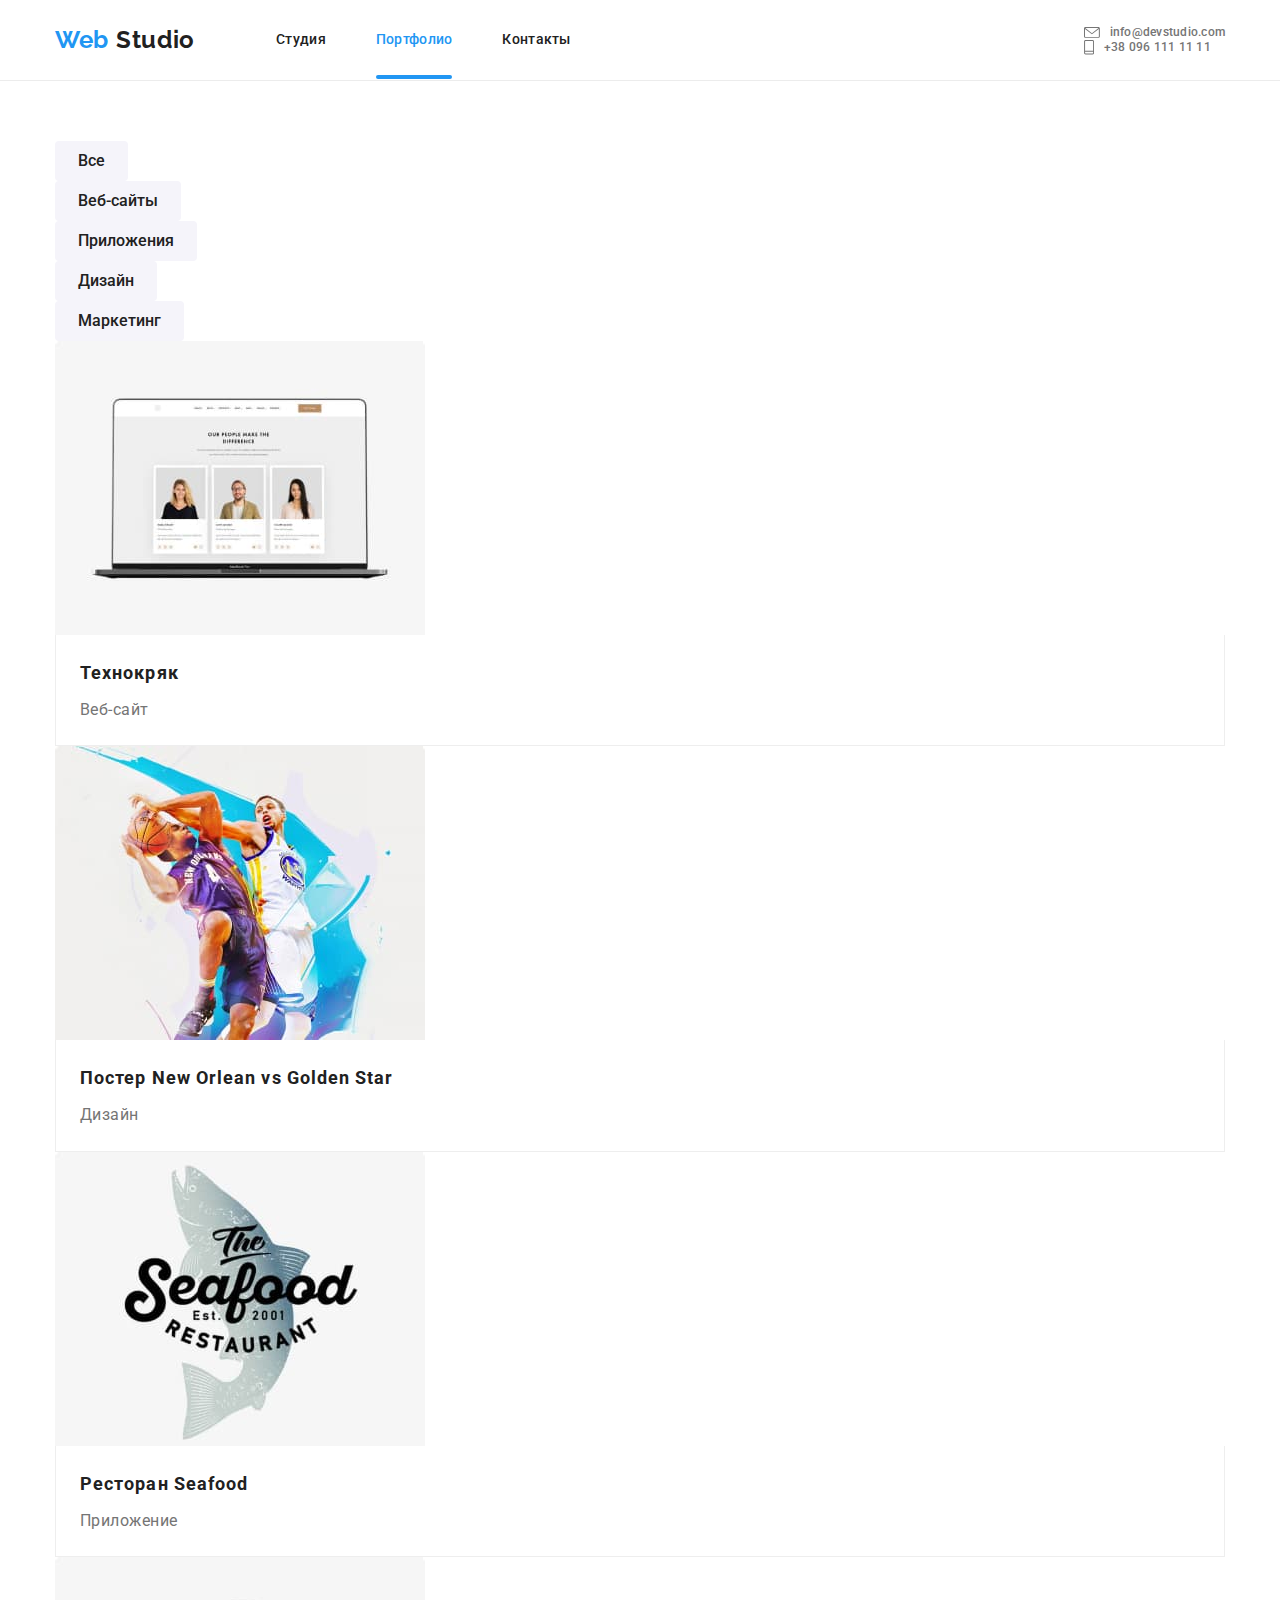
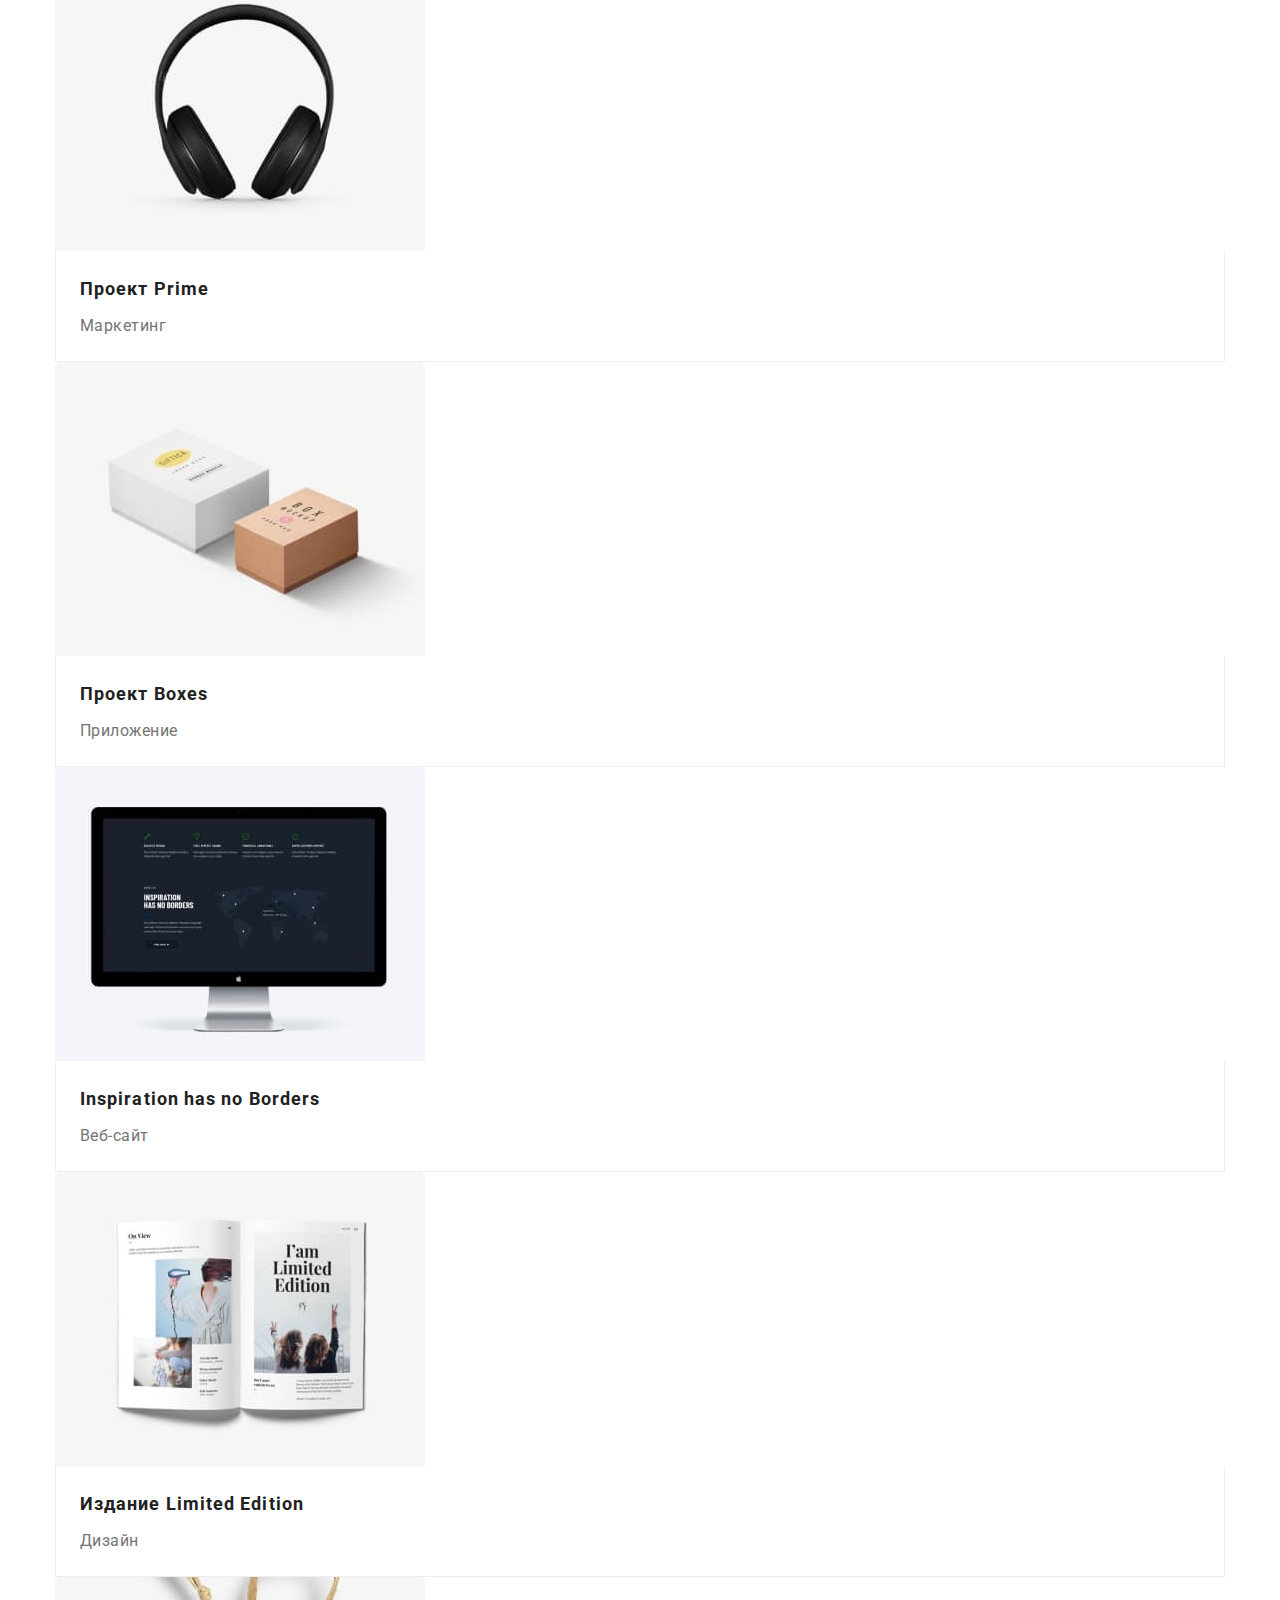
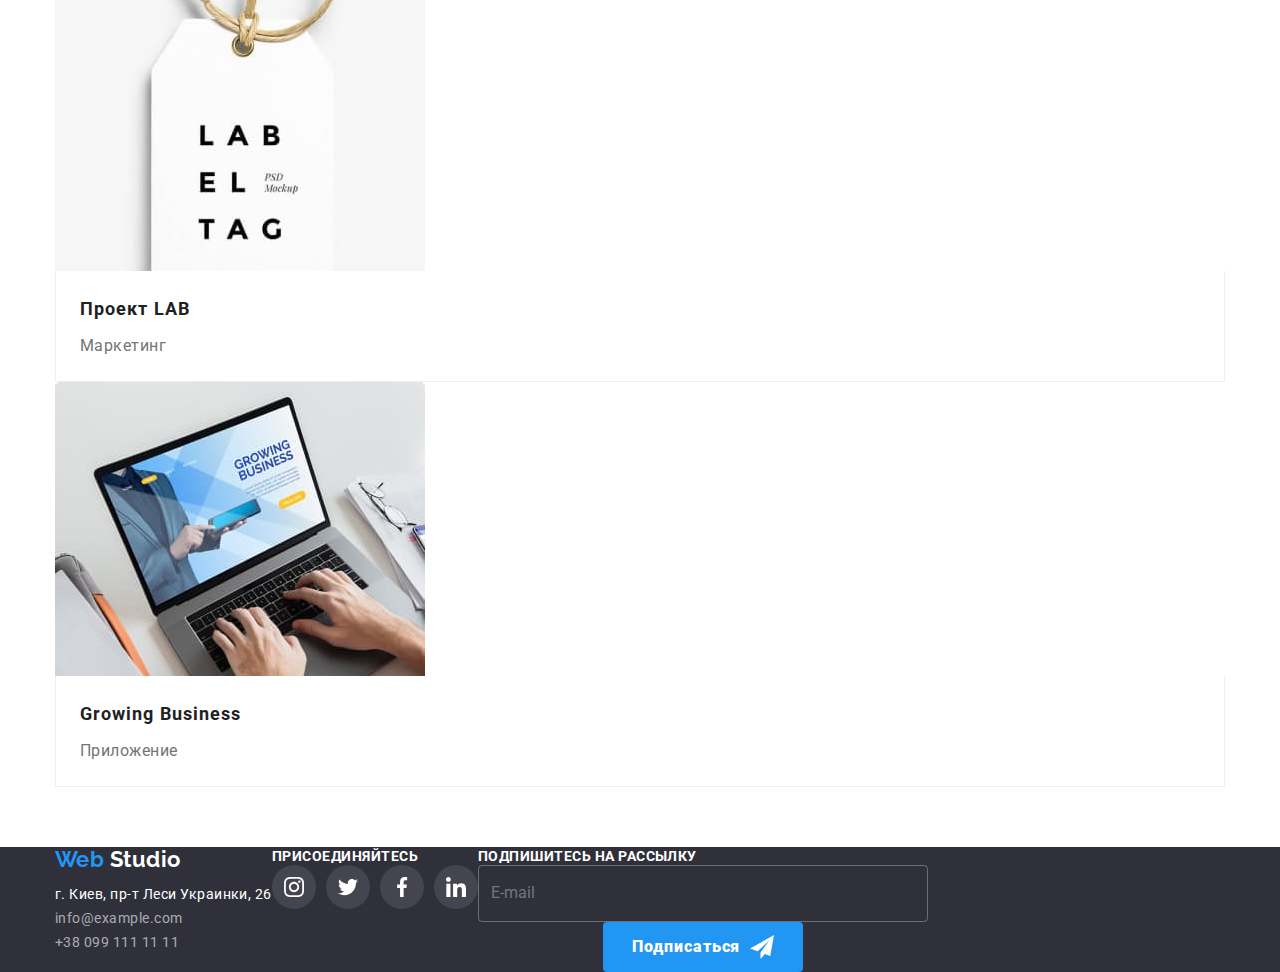
==== portfolio.html @ b3a7389d "HW8" ====
<!DOCTYPE html>
<html lang="en">
  <head>
    <meta charset="UTF-8" />
    <meta name="viewport" content="width=device-width, initial-scale=1.0" />
    <title>Портфолио</title>
    <link
      href="https://fonts.googleapis.com/css2?family=Raleway:wght@700&family=Roboto:wght@400;500;700;900&display=swap"
      rel="stylesheet"
    />
    <link rel="stylesheet" href="./css/portfolio.min.css" />
  </head>
  <body>
    <header class="header">
      <!-- Навигация по сайту -->
      <div class="container main-nav">
        <a href="./index.html" class="logo link"
          ><span class="web-logo">Web</span> Studio
        </a>

        <button
          type="button"
          class="menu-button"
          aria-expanded="false"
          aria-controls="menu-container"
          data-menu-button
        >
          <svg
            width="40"
            height="40"
            aria-label="Переключатель мобильного меню"
          >
            <use
              class="icon-cross"
              href="./images/sprite.svg#icon-header-cross"
            ></use>
            <use
              class="icon-menu"
              href="./images/sprite.svg#icon-header-menu"
            ></use>
          </svg>
        </button>

        <div class="menu-container" id="menu-container" data-menu>
          <nav>
            <ul class="site-nav list">
              <li class="item">
                <a href="./index.html" class="link">Студия</a>
              </li>
              <li class="item">
                <a href="./portfolio.html" class="current link"> Портфолио</a>
              </li>
              <li class="item"><a href="" class="link">Контакты</a></li>
            </ul>
          </nav>

          <!-- Контакты -->
          <ul class="contacts-nav list">
            <li class="item">
              <a href="mailto:info@devstudio.com" class="header-contacts link"
                ><svg class="icon-envelope" width="16" height="11">
                  <use href="./images/sprite.svg#icon-envelope"></use>
                </svg>
                info@devstudio.com
              </a>
            </li>
            <li class="item">
              <a href="tel:+380961111111" class="header-contacts link">
                <svg class="icon-phone" width="10" height="15">
                  <use href="./images/sprite.svg#icon-phone"></use>
                </svg>
                +38 096 111 11 11
              </a>
            </li>
          </ul>
        </div>
      </div>
    </header>

    <main>
      <section class="section">
        <!-- Фильтр -->

        <div class="container">
          <nav>
            <ul class="section-list buttons list">
              <li class="item">
                <button type="button" class="button secondary link">
                  Все
                </button>
              </li>
              <li class="item">
                <button type="button" class="button secondary link">
                  Веб-сайты
                </button>
              </li>
              <li class="item">
                <button type="button" class="button secondary link">
                  Приложения
                </button>
              </li>
              <li class="item">
                <button type="button" class="button secondary link">
                  Дизайн
                </button>
              </li>
              <li class="item">
                <button type="button" class="button secondary link">
                  Маркетинг
                </button>
              </li>
            </ul>
          </nav>

          <!-- Примеры работ -->

          <ul class="section-list works list">
            <li class="item">
              <div class="card">
                <a href="" class="link">
                  <div class="card-image">
                    <img src="./images/techno.jpg" alt="" width="370" />
                    <p class="text">
                      Технокряк это современная площадка распространения
                      коронавируса. Компании используют эту платформу для
                      цифрового шпионажа и атак на защищённые сервера
                      конкурентов.
                    </p>
                  </div>

                  <div class="card-content">
                    <h3 class="section-list-title">Технокряк</h3>
                    <p class="section-content">Веб-сайт</p>
                  </div>
                </a>
              </div>
            </li>

            <li class="item">
              <div class="card">
                <a href="" class="link">
                  <div class="card-image">
                    <img src="./images/golden-stars.jpg" alt="" width="370" />
                    <p class="text">
                      Технокряк это современная площадка распространения
                      коронавируса. Компании используют эту платформу для
                      цифрового шпионажа и атак на защищённые сервера
                      конкурентов.
                    </p>
                  </div>

                  <div class="card-content">
                    <h3 class="section-list-title">
                      Постер New Orlean vs Golden Star
                    </h3>
                    <p class="section-content">Дизайн</p>
                  </div>
                </a>
              </div>
            </li>
            <li class="item">
              <div class="card">
                <a href="" class="link">
                  <div class="card-image">
                    <img src="./images/sea-food.jpg" alt="" width="370" />
                    <p class="text">
                      Технокряк это современная площадка распространения
                      коронавируса. Компании используют эту платформу для
                      цифрового шпионажа и атак на защищённые сервера
                      конкурентов.
                    </p>
                  </div>

                  <div class="card-content">
                    <h3 class="section-list-title">Ресторан Seafood</h3>
                    <p class="section-content">Приложение</p>
                  </div>
                </a>
              </div>
            </li>
            <li class="item">
              <div class="card">
                <a href="" class="link">
                  <div class="card-image">
                    <img src="./images/prime.jpg" alt="" width="370" />
                    <p class="text">
                      Технокряк это современная площадка распространения
                      коронавируса. Компании используют эту платформу для
                      цифрового шпионажа и атак на защищённые сервера
                      конкурентов.
                    </p>
                  </div>

                  <div class="card-content">
                    <h3 class="section-list-title">Проект Prime</h3>
                    <p class="section-content">Маркетинг</p>
                  </div>
                </a>
              </div>
            </li>
            <li class="item">
              <div class="card">
                <a href="" class="link">
                  <div class="card-image">
                    <img src="./images/boxes.jpg" alt="" width="370" />
                    <p class="text">
                      Технокряк это современная площадка распространения
                      коронавируса. Компании используют эту платформу для
                      цифрового шпионажа и атак на защищённые сервера
                      конкурентов.
                    </p>
                  </div>

                  <div class="card-content">
                    <h3 class="section-list-title">Проект Boxes</h3>
                    <p class="section-content">Приложение</p>
                  </div>
                </a>
              </div>
            </li>
            <li class="item">
              <div class="card">
                <a href="" class="link">
                  <div class="card-image">
                    <img src="./images/inspiration.jpg" alt="" width="370" />
                    <p class="text">
                      Технокряк это современная площадка распространения
                      коронавируса. Компании используют эту платформу для
                      цифрового шпионажа и атак на защищённые сервера
                      конкурентов.
                    </p>
                  </div>

                  <div class="card-content">
                    <h3 class="section-list-title">
                      Inspiration has no Borders
                    </h3>
                    <p class="section-content">Веб-сайт</p>
                  </div>
                </a>
              </div>
            </li>
            <li class="item">
              <div class="card">
                <a href="" class="link">
                  <div class="card-image">
                    <img
                      src="./images/limited-edition.jpg"
                      alt=""
                      width="370"
                    />
                    <p class="text">
                      Технокряк это современная площадка распространения
                      коронавируса. Компании используют эту платформу для
                      цифрового шпионажа и атак на защищённые сервера
                      конкурентов.
                    </p>
                  </div>

                  <div class="card-content">
                    <h3 class="section-list-title">Издание Limited Edition</h3>
                    <p class="section-content">Дизайн</p>
                  </div>
                </a>
              </div>
            </li>
            <li class="item">
              <div class="card">
                <a href="" class="link">
                  <div class="card-image">
                    <img src="./images/lab.jpg" alt="" width="370" />
                    <p class="text">
                      Технокряк это современная площадка распространения
                      коронавируса. Компании используют эту платформу для
                      цифрового шпионажа и атак на защищённые сервера
                      конкурентов.
                    </p>
                  </div>

                  <div class="card-content">
                    <h3 class="section-list-title">Проект LAB</h3>
                    <p class="section-content">Маркетинг</p>
                  </div>
                </a>
              </div>
            </li>
            <li class="item">
              <div class="card">
                <a href="" class="link">
                  <div class="card-image">
                    <img
                      src="./images/growing-business.jpg"
                      alt=""
                      width="370"
                    />
                    <p class="text">
                      Технокряк это современная площадка распространения
                      коронавируса. Компании используют эту платформу для
                      цифрового шпионажа и атак на защищённые сервера
                      конкурентов.
                    </p>
                  </div>

                  <div class="card-content">
                    <h3 class="section-list-title">Growing Business</h3>
                    <p class="section-content">Приложение</p>
                  </div>
                </a>
              </div>
            </li>
          </ul>
        </div>
      </section>
    </main>

    <footer class="footer">
      <!--Контакты-->
      <div class="container bottom">
        <div>
          <a href="./index.html" class="footer-logo link"
            ><span class="web-logo">Web</span> Studio</a
          >
          <address class="footer-address">
            <ul class="list">
              <li class="address">г. Киев, пр-т Леси Украинки, 26</li>
              <li class="contacts">
                <a href="mailto:info@example.com" class="footer-contacts link"
                  >info@example.com</a
                >
              </li>
              <li class="contacts">
                <a href="tel:+380991111111" class="footer-contacts link"
                  >+38 099 111 11 11</a
                >
              </li>
            </ul>
          </address>
        </div>

        <!-- Соц. сети -->

        <div class="social-links">
          <b class="footer-title">Присоединяйтесь</b>
          <ul class="social-list list">
            <li class="list">
              <a class="item social-list__logo" href="">
                <svg class="icon" width="20" height="20">
                  <use href="images/sprite.svg#icon-instagram2"></use>
                </svg>
              </a>
            </li>
            <li class="list">
              <a class="item social-list__logo" href="">
                <svg class="icon" width="20" height="20">
                  <use href="images/sprite.svg#icon-twitter2"></use>
                </svg>
              </a>
            </li>
            <li class="list">
              <a class="item social-list__logo" href="">
                <svg class="icon" width="20" height="20">
                  <use href="images/sprite.svg#icon-facebook2"></use>
                </svg>
              </a>
            </li>
            <li class="list">
              <a class="item social-list__logo" href="">
                <svg class="icon" width="20" height="20">
                  <use href="images/sprite.svg#icon-linkedin2"></use>
                </svg>
              </a>
            </li>
          </ul>
        </div>

        <div class="subscribe">
          <b class="footer-title">Подпишитесь на рассылку</b>
          <form method="post" action="">
            <p class="subscribe-form">
              <input
                class="form"
                name="textfield"
                type="email"
                placeholder="E-mail"
              />
              <a class="footer-button" href="">Подписаться</a>
            </p>
          </form>
        </div>
      </div>
    </footer>

    <script src="./js/menu.js"></script>
  </body>
</html>
---- css/portfolio.min.css ----
/*! modern-normalize v0.6.0 | MIT License | https://github.com/sindresorhus/modern-normalize */*,*::before,*::after{-webkit-box-sizing:border-box;box-sizing:border-box}:root{-moz-tab-size:4;-o-tab-size:4;tab-size:4}html{line-height:1.15;-webkit-text-size-adjust:100%}body{margin:0}body{font-family:system-ui,-apple-system,"Segoe UI",Roboto,Helvetica,Arial,sans-serif,"Apple Color Emoji","Segoe UI Emoji"}hr{height:0}abbr[title]{-webkit-text-decoration:underline dotted;text-decoration:underline dotted}b,strong{font-weight:bolder}code,kbd,samp,pre{font-family:SFMono-Regular, Consolas, 'Liberation Mono', Menlo, monospace;font-size:1em}small{font-size:80%}sub,sup{font-size:75%;line-height:0;position:relative;vertical-align:baseline}sub{bottom:-0.25em}sup{top:-0.5em}button,input,optgroup,select,textarea{font-family:inherit;font-size:100%;line-height:1.15;margin:0}button,select{text-transform:none}button,[type='button'],[type='reset'],[type='submit']{-webkit-appearance:button}button::-moz-focus-inner,[type='button']::-moz-focus-inner,[type='reset']::-moz-focus-inner,[type='submit']::-moz-focus-inner{border-style:none;padding:0}button:-moz-focusring,[type='button']:-moz-focusring,[type='reset']:-moz-focusring,[type='submit']:-moz-focusring{outline:1px dotted ButtonText}fieldset{padding:0.35em 0.75em 0.625em}legend{padding:0}progress{vertical-align:baseline}[type='number']::-webkit-inner-spin-button,[type='number']::-webkit-outer-spin-button{height:auto}[type='search']{-webkit-appearance:textfield;outline-offset:-2px}[type='search']::-webkit-search-decoration{-webkit-appearance:none}::-webkit-file-upload-button{-webkit-appearance:button;font:inherit}summary{display:list-item}img{display:block;max-width:100%;height:auto}body{background-color:#fff;color:#212121;font-family:Roboto,sans-serif;letter-spacing:0.03em}.list{list-style:none;padding:0px;margin:0px}.link{text-decoration:none}.section{padding-top:60px;padding-bottom:60px}.section .section-title{margin-top:0px;margin-bottom:30px;font-weight:700;font-size:28px;line-height:1.17;text-align:center}.button{display:inline-block;padding:6px 22px;color:#212121;background-color:#fff;font-family:inherit;font-weight:500;font-size:16px;line-height:1.63;min-width:73px;border-radius:4px;border:1px solid transparent;text-align:center;-webkit-transition:all 250ms cubic-bezier(0.4, 0, 0.2, 1) 0s;transition:all 250ms cubic-bezier(0.4, 0, 0.2, 1) 0s}.button.primary{color:#fff;background-color:#2196f3}.button.secondary{color:#212121;background-color:#f5f4fa}.header{position:relative;border-bottom:1px solid #ececec}@media screen and (max-width: 767px){.site-nav{font-weight:500;font-size:18px;line-height:1.17;text-align:center;letter-spacing:0.02em}.site-nav .item{padding:20px 0}.site-nav .item:first-child{margin-top:40px}.site-nav .item:last-child{margin-bottom:40px}}@media screen and (min-width: 768px){.site-nav{display:-webkit-box;display:-ms-flexbox;display:flex;margin-left:81px;font-weight:500;font-size:14px;line-height:1.14;letter-spacing:0.02em}.site-nav .item:not(:last-child){margin-right:50px}}@media screen and (max-width: 767px){.contacts-nav{font-weight:500;font-size:18px;line-height:1.17;letter-spacing:0.02em}}@media screen and (min-width: 768px){.contacts-nav{display:block;margin-left:auto;font-weight:500;font-size:12px;line-height:1.17;letter-spacing:0.02em}}@media screen and (max-width: 767px){.main-nav{display:-webkit-box;display:-ms-flexbox;display:flex;-webkit-box-pack:justify;-ms-flex-pack:justify;justify-content:space-between}}@media screen and (min-width: 768px){.main-nav{height:80px;display:-webkit-box;display:-ms-flexbox;display:flex;-webkit-box-align:center;-ms-flex-align:center;align-items:center}}.site-nav .link{color:#212121;font-weight:500;-webkit-transition:all 250ms cubic-bezier(0.4, 0, 0.2, 1) 0s;transition:all 250ms cubic-bezier(0.4, 0, 0.2, 1) 0s}@media screen and (max-width: 767px){.site-nav .link{position:relative}}@media screen and (min-width: 768px){.site-nav .link{padding:32px 0px}}.header-contacts{color:#757575;-webkit-transition:all 250ms cubic-bezier(0.4, 0, 0.2, 1) 0s;transition:all 250ms cubic-bezier(0.4, 0, 0.2, 1) 0s}.contacts-nav .header-contacts:hover,.contacts-nav .header-contacts:focus{color:#2196f3}.site-nav .link:hover,.site-nav .link:focus{color:#2196f3}.site-nav .link.current{color:#2196f3}@media screen and (min-width: 768px){.site-nav .link.current{position:relative}}.site-nav .link.current::after{position:absolute;content:'';display:block;bottom:0;width:100%;height:4px;border-radius:2px;background-color:#2196f3}@media screen and (max-width: 767px){.site-nav .link.current::after{left:0;bottom:-10px}}.header-contacts{display:-webkit-box;display:-ms-flexbox;display:flex;-webkit-box-align:center;-ms-flex-align:center;align-items:center}.icon-envelope{display:block;margin-right:10px;fill:currentColor}.icon-phone{display:block;margin-right:10px;fill:currentColor}@media screen and (max-width: 1199px){.contacts-nav .item:not(:last-child){margin-bottom:10px}}.menu-button{display:inline-block;margin:0;padding:0;border:none;background-color:transparent}@media screen and (min-width: 768px){.menu-button{display:none}}.menu-button .icon-cross{display:none}.menu-button.is-open .icon-cross{display:block}.menu-button.is-open .icon-menu{display:none}.menu-container{z-index:999;background-color:#fff;text-align:center}@media screen and (max-width: 767px){.menu-container{display:none;position:absolute;top:100%;left:0;width:100%;height:390px}.menu-container.is-open{display:-webkit-box;display:-ms-flexbox;display:flex;-webkit-box-orient:vertical;-webkit-box-direction:normal;-ms-flex-direction:column;flex-direction:column;-webkit-box-align:center;-ms-flex-align:center;align-items:center}}@media screen and (min-width: 768px){.menu-container{display:-webkit-box;display:-ms-flexbox;display:flex;-webkit-box-align:center;-ms-flex-align:center;align-items:center;-webkit-box-flex:1;-ms-flex-positive:1;flex-grow:1}}.logo{display:inline-block;padding-top:16px;padding-bottom:16px;color:#212121;font-family:Raleway;font-weight:700;font-size:24px;line-height:1.2;letter-spacing:0.03em}.web-logo{color:#2196f3}.footer-logo{display:inline-block;margin-bottom:10px;color:#fff;font-family:Raleway;font-weight:700;font-size:22px;line-height:1.18}@media screen and (max-width: 767px){.footer-logo{display:block;text-align:center;padding-top:60px;padding-bottom:20px;margin:0;font-size:24px}}.section-list.buttons{margin-top:0px}@media screen and (max-width: 767px){.section-list.buttons{display:-webkit-box;display:-ms-flexbox;display:flex;-ms-flex-wrap:wrap;flex-wrap:wrap}}.section-list.buttons .item{margin-right:8px}.section-list.buttons .item:last-child{margin-right:0px}@media screen and (max-width: 767px){.section-list.buttons .item:nth-last-child(-n+2){margin-top:15px;margin-bottom:40px}}.section-list .section-content{margin-top:0px;margin-bottom:0px;color:#757575;font-size:16px;line-height:1.88}.section-list .button:hover,.section-list .button:focus{color:#fff;background-color:#2196f3;cursor:pointer}.section-list.works .item:hover,.section-list.works .item:focus{-webkit-box-shadow:1px 4px 6px rgba(0,0,0,0.16),0px 4px 4px rgba(0,0,0,0.06),0px 1px 1px rgba(0,0,0,0.12);box-shadow:1px 4px 6px rgba(0,0,0,0.16),0px 4px 4px rgba(0,0,0,0.06),0px 1px 1px rgba(0,0,0,0.12);border-radius:4px}.section-list.works .item:hover .text,.section-list.works .item:focus .text{-webkit-transform:translateY(-100%);transform:translateY(-100%)}.section-list.works .item:hover .card-image::before,.section-list.works .item:focus .card-image::before{-webkit-transform:translateY(0);transform:translateY(0)}.card{display:block;overflow:hidden}.card-content{padding:20px 24px;border-left:1px solid #eeeeee;border-right:1px solid #eeeeee;border-bottom:1px solid #eeeeee}.card-image{position:relative;overflow:hidden}.section-list .text{position:absolute;display:block;padding:63px 24px;margin:0px;color:#fff;font-size:18px;line-height:1.56;-webkit-transition:all 250ms cubic-bezier(0.4, 0, 0.2, 1) 0s;transition:all 250ms cubic-bezier(0.4, 0, 0.2, 1) 0s}.card-image::before{position:absolute;content:'';-webkit-transform:translateY(101%);transform:translateY(101%);left:0;width:100%;height:100%;background-color:rgba(33,150,243,0.9);-webkit-transition:all 250ms cubic-bezier(0.4, 0, 0.2, 1) 0s;transition:all 250ms cubic-bezier(0.4, 0, 0.2, 1) 0s}.section-list-title{margin-top:0px;margin-bottom:4px;color:#212121;font-weight:700;font-size:18px;line-height:2;letter-spacing:0.06em}@media screen and (max-width: 767px){.section-list.works .item:not(:last-child){margin-bottom:30px}}.footer{background-color:#2f303a}.address{color:#fff;font-style:normal;font-size:14px;line-height:1.71}@media screen and (max-width: 767px){.address{text-align:center;margin-bottom:8px}}@media screen and (min-width: 768px) and (max-width: 1199px){.address{margin-right:165px}}.footer-contacts{color:rgba(255,255,255,0.6);font-style:normal;font-size:14px;line-height:1.71;-webkit-transition:all 250ms cubic-bezier(0.4, 0, 0.2, 1) 0s;transition:all 250ms cubic-bezier(0.4, 0, 0.2, 1) 0s}@media screen and (max-width: 767px){.footer-contacts{display:block;text-align:center}}.footer-contacts:hover,.footer-contacts:focus{color:#2196f3}.footer-title{color:#fff;font-weight:700;font-size:14px;line-height:1.14;text-transform:uppercase}@media screen and (max-width: 767px){.footer-title{display:block;text-align:center;margin-top:60px;margin-bottom:20px}}.social-list{display:-webkit-box;display:-ms-flexbox;display:flex;-webkit-box-pack:center;-ms-flex-pack:center;justify-content:center;-webkit-transition:all 250ms cubic-bezier(0.4, 0, 0.2, 1) 0s;transition:all 250ms cubic-bezier(0.4, 0, 0.2, 1) 0s}.social-list .item:hover,.social-list .item:focus{background-color:#2196f3}.social-list .item{height:44px;width:44px;background-color:rgba(255,255,255,0.1);border-radius:50%;-webkit-transition:all 250ms cubic-bezier(0.4, 0, 0.2, 1) 0s;transition:all 250ms cubic-bezier(0.4, 0, 0.2, 1) 0s}.social-list .list+.list{margin-left:10px}.social-list__logo{display:-webkit-box;display:-ms-flexbox;display:flex;-webkit-box-pack:center;-ms-flex-pack:center;justify-content:center;-webkit-box-align:center;-ms-flex-align:center;align-items:center}.form{background-color:inherit;padding:18px 12px;border-radius:4px;color:rgba(255,255,255,0.6);border:1px solid rgba(255,255,255,0.3)}@media screen and (max-width: 767px){.form{width:100%;margin-bottom:20px}}@media screen and (min-width: 768px){.form{min-width:450px}}.footer-button{-webkit-box-align:center;-ms-flex-align:center;align-items:center;padding:10px 28px 10px 29px;border:transparent;border-radius:4px;color:#fff;background-color:#2196f3;width:200px;text-decoration:none;cursor:pointer;font-weight:900;font-size:16px;line-height:1.87;letter-spacing:0.06em;display:-webkit-box;display:-ms-flexbox;display:flex;margin-left:auto;margin-right:auto;margin-bottom:0px}.footer-button::after{content:'';width:24px;height:24px;margin-left:10px;background-image:url(../images/icon-send.svg);background-size:contain}.subscribe-form{margin:0px}@media screen and (max-width: 767px){.subscribe-form{padding-bottom:60px}}@media screen and (min-width: 768px){.container.bottom{display:-webkit-box;display:-ms-flexbox;display:flex;-ms-flex-wrap:wrap;flex-wrap:wrap}}.container{padding-left:15px;padding-right:15px;margin-left:auto;margin-right:auto}@media screen and (min-width: 480px){.container{width:480px}}@media screen and (min-width: 768px){.container{width:768px}}@media screen and (min-width: 1200px){.container{width:1200px}}
/*# sourceMappingURL=portfolio.min.css.map */
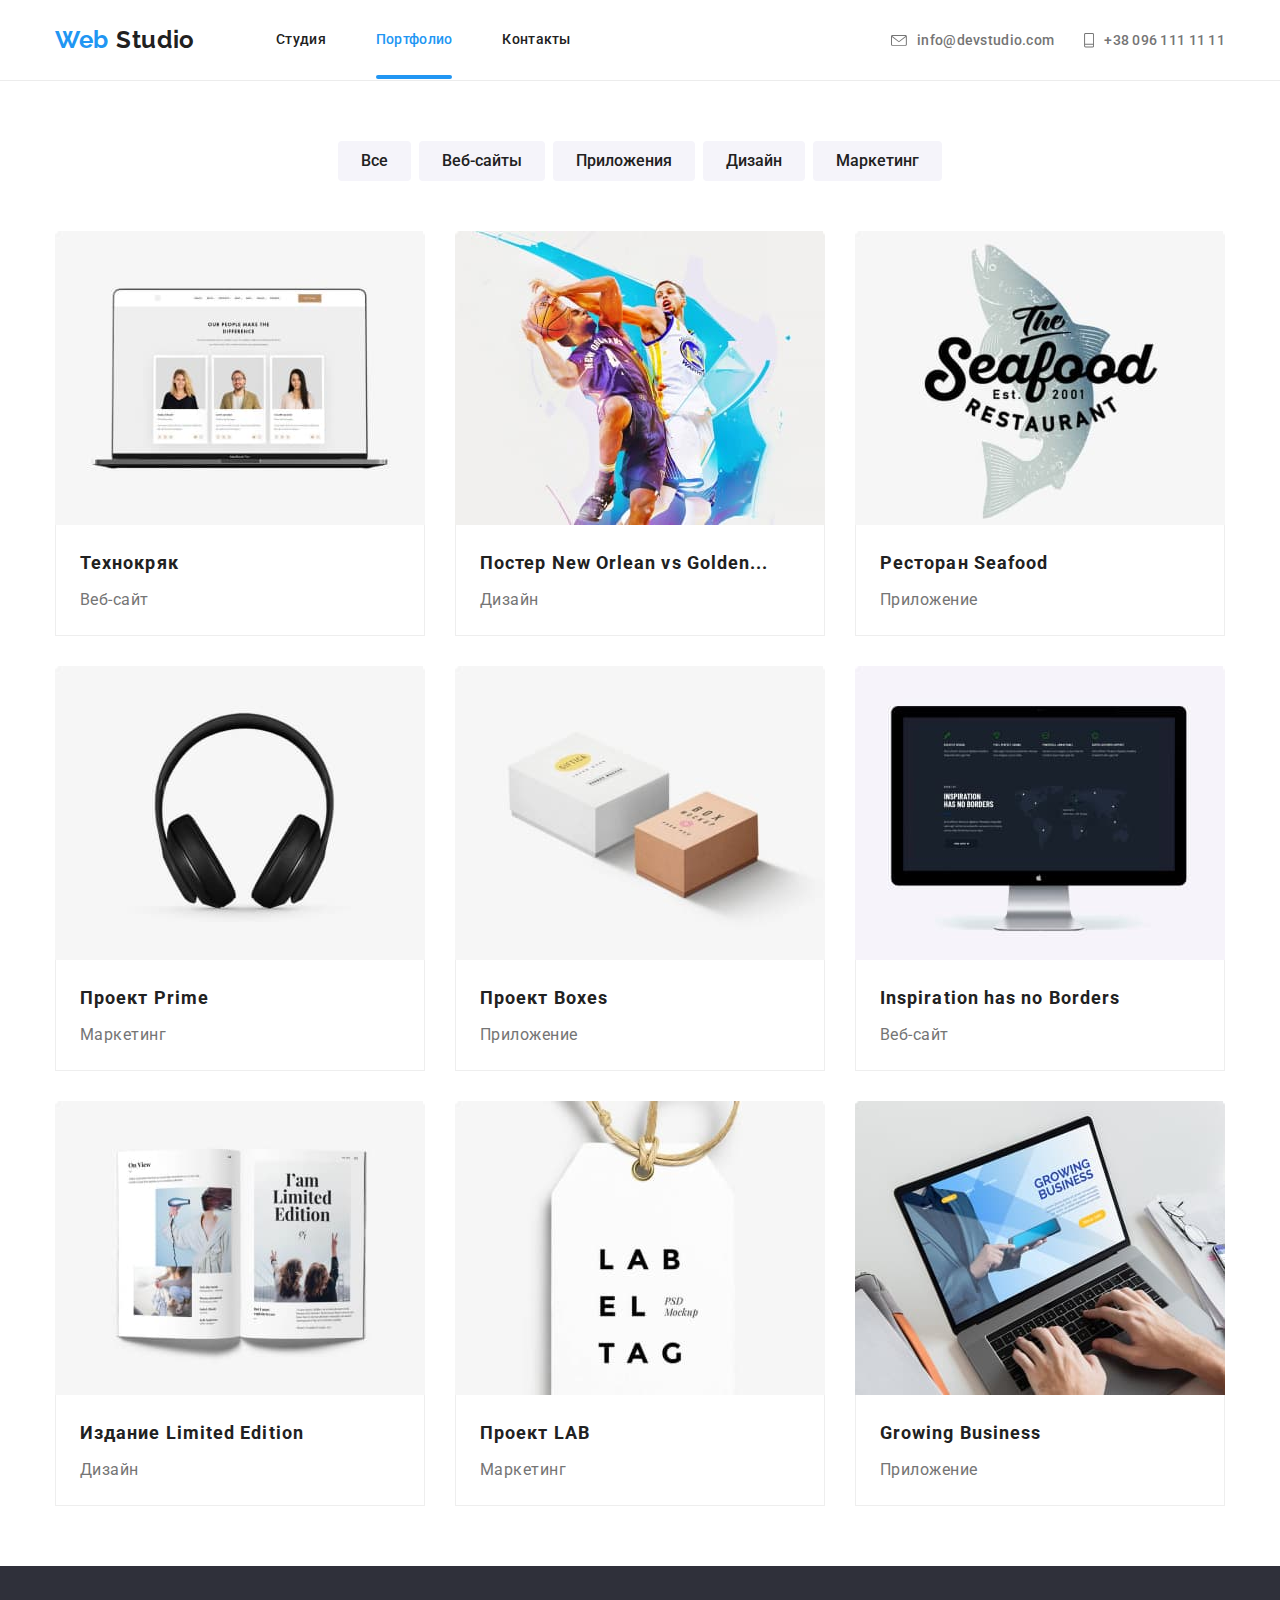
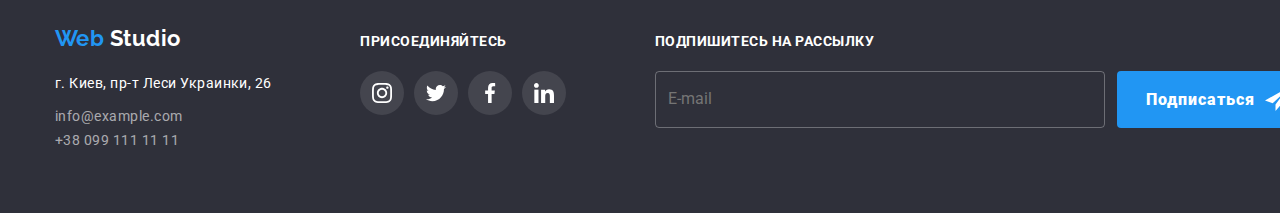
==== commit dcd0b3f0: "Добавил стили для телефона и планшета" ====
--- a/portfolio.html
+++ b/portfolio.html
@@ -119,7 +119,7 @@
               <div class="card">
                 <a href="" class="link">
                   <div class="card-image">
-                    <img src="./images/techno.jpg" alt="" width="370" />
+                    <img src="./images/techno.jpg" alt="" width="100%" />
                     <p class="text">
                       Технокряк это современная площадка распространения
                       коронавируса. Компании используют эту платформу для
@@ -140,7 +140,7 @@
               <div class="card">
                 <a href="" class="link">
                   <div class="card-image">
-                    <img src="./images/golden-stars.jpg" alt="" width="370" />
+                    <img src="./images/golden-stars.jpg" alt="" width="100%" />
                     <p class="text">
                       Технокряк это современная площадка распространения
                       коронавируса. Компании используют эту платформу для
@@ -151,7 +151,7 @@
 
                   <div class="card-content">
                     <h3 class="section-list-title">
-                      Постер New Orlean vs Golden Star
+                      Постер New Orlean vs Golden...
                     </h3>
                     <p class="section-content">Дизайн</p>
                   </div>
@@ -162,7 +162,7 @@
               <div class="card">
                 <a href="" class="link">
                   <div class="card-image">
-                    <img src="./images/sea-food.jpg" alt="" width="370" />
+                    <img src="./images/sea-food.jpg" alt="" width="100%" />
                     <p class="text">
                       Технокряк это современная площадка распространения
                       коронавируса. Компании используют эту платформу для
@@ -182,7 +182,7 @@
               <div class="card">
                 <a href="" class="link">
                   <div class="card-image">
-                    <img src="./images/prime.jpg" alt="" width="370" />
+                    <img src="./images/prime.jpg" alt="" width="100%" />
                     <p class="text">
                       Технокряк это современная площадка распространения
                       коронавируса. Компании используют эту платформу для
@@ -202,7 +202,7 @@
               <div class="card">
                 <a href="" class="link">
                   <div class="card-image">
-                    <img src="./images/boxes.jpg" alt="" width="370" />
+                    <img src="./images/boxes.jpg" alt="" width="100%" />
                     <p class="text">
                       Технокряк это современная площадка распространения
                       коронавируса. Компании используют эту платформу для
@@ -222,7 +222,7 @@
               <div class="card">
                 <a href="" class="link">
                   <div class="card-image">
-                    <img src="./images/inspiration.jpg" alt="" width="370" />
+                    <img src="./images/inspiration.jpg" alt="" width="100%" />
                     <p class="text">
                       Технокряк это современная площадка распространения
                       коронавируса. Компании используют эту платформу для
@@ -247,7 +247,7 @@
                     <img
                       src="./images/limited-edition.jpg"
                       alt=""
-                      width="370"
+                      width="100%"
                     />
                     <p class="text">
                       Технокряк это современная площадка распространения
@@ -268,7 +268,7 @@
               <div class="card">
                 <a href="" class="link">
                   <div class="card-image">
-                    <img src="./images/lab.jpg" alt="" width="370" />
+                    <img src="./images/lab.jpg" alt="" width="100%" />
                     <p class="text">
                       Технокряк это современная площадка распространения
                       коронавируса. Компании используют эту платформу для
@@ -291,7 +291,7 @@
                     <img
                       src="./images/growing-business.jpg"
                       alt=""
-                      width="370"
+                      width="100%"
                     />
                     <p class="text">
                       Технокряк это современная площадка распространения
--- a/css/portfolio.min.css
+++ b/css/portfolio.min.css
@@ -1,2 +1,2 @@
-/*! modern-normalize v0.6.0 | MIT License | https://github.com/sindresorhus/modern-normalize */*,*::before,*::after{-webkit-box-sizing:border-box;box-sizing:border-box}:root{-moz-tab-size:4;-o-tab-size:4;tab-size:4}html{line-height:1.15;-webkit-text-size-adjust:100%}body{margin:0}body{font-family:system-ui,-apple-system,"Segoe UI",Roboto,Helvetica,Arial,sans-serif,"Apple Color Emoji","Segoe UI Emoji"}hr{height:0}abbr[title]{-webkit-text-decoration:underline dotted;text-decoration:underline dotted}b,strong{font-weight:bolder}code,kbd,samp,pre{font-family:SFMono-Regular, Consolas, 'Liberation Mono', Menlo, monospace;font-size:1em}small{font-size:80%}sub,sup{font-size:75%;line-height:0;position:relative;vertical-align:baseline}sub{bottom:-0.25em}sup{top:-0.5em}button,input,optgroup,select,textarea{font-family:inherit;font-size:100%;line-height:1.15;margin:0}button,select{text-transform:none}button,[type='button'],[type='reset'],[type='submit']{-webkit-appearance:button}button::-moz-focus-inner,[type='button']::-moz-focus-inner,[type='reset']::-moz-focus-inner,[type='submit']::-moz-focus-inner{border-style:none;padding:0}button:-moz-focusring,[type='button']:-moz-focusring,[type='reset']:-moz-focusring,[type='submit']:-moz-focusring{outline:1px dotted ButtonText}fieldset{padding:0.35em 0.75em 0.625em}legend{padding:0}progress{vertical-align:baseline}[type='number']::-webkit-inner-spin-button,[type='number']::-webkit-outer-spin-button{height:auto}[type='search']{-webkit-appearance:textfield;outline-offset:-2px}[type='search']::-webkit-search-decoration{-webkit-appearance:none}::-webkit-file-upload-button{-webkit-appearance:button;font:inherit}summary{display:list-item}img{display:block;max-width:100%;height:auto}body{background-color:#fff;color:#212121;font-family:Roboto,sans-serif;letter-spacing:0.03em}.list{list-style:none;padding:0px;margin:0px}.link{text-decoration:none}.section{padding-top:60px;padding-bottom:60px}.section .section-title{margin-top:0px;margin-bottom:30px;font-weight:700;font-size:28px;line-height:1.17;text-align:center}.button{display:inline-block;padding:6px 22px;color:#212121;background-color:#fff;font-family:inherit;font-weight:500;font-size:16px;line-height:1.63;min-width:73px;border-radius:4px;border:1px solid transparent;text-align:center;-webkit-transition:all 250ms cubic-bezier(0.4, 0, 0.2, 1) 0s;transition:all 250ms cubic-bezier(0.4, 0, 0.2, 1) 0s}.button.primary{color:#fff;background-color:#2196f3}.button.secondary{color:#212121;background-color:#f5f4fa}.header{position:relative;border-bottom:1px solid #ececec}@media screen and (max-width: 767px){.site-nav{font-weight:500;font-size:18px;line-height:1.17;text-align:center;letter-spacing:0.02em}.site-nav .item{padding:20px 0}.site-nav .item:first-child{margin-top:40px}.site-nav .item:last-child{margin-bottom:40px}}@media screen and (min-width: 768px){.site-nav{display:-webkit-box;display:-ms-flexbox;display:flex;margin-left:81px;font-weight:500;font-size:14px;line-height:1.14;letter-spacing:0.02em}.site-nav .item:not(:last-child){margin-right:50px}}@media screen and (max-width: 767px){.contacts-nav{font-weight:500;font-size:18px;line-height:1.17;letter-spacing:0.02em}}@media screen and (min-width: 768px){.contacts-nav{display:block;margin-left:auto;font-weight:500;font-size:12px;line-height:1.17;letter-spacing:0.02em}}@media screen and (max-width: 767px){.main-nav{display:-webkit-box;display:-ms-flexbox;display:flex;-webkit-box-pack:justify;-ms-flex-pack:justify;justify-content:space-between}}@media screen and (min-width: 768px){.main-nav{height:80px;display:-webkit-box;display:-ms-flexbox;display:flex;-webkit-box-align:center;-ms-flex-align:center;align-items:center}}.site-nav .link{color:#212121;font-weight:500;-webkit-transition:all 250ms cubic-bezier(0.4, 0, 0.2, 1) 0s;transition:all 250ms cubic-bezier(0.4, 0, 0.2, 1) 0s}@media screen and (max-width: 767px){.site-nav .link{position:relative}}@media screen and (min-width: 768px){.site-nav .link{padding:32px 0px}}.header-contacts{color:#757575;-webkit-transition:all 250ms cubic-bezier(0.4, 0, 0.2, 1) 0s;transition:all 250ms cubic-bezier(0.4, 0, 0.2, 1) 0s}.contacts-nav .header-contacts:hover,.contacts-nav .header-contacts:focus{color:#2196f3}.site-nav .link:hover,.site-nav .link:focus{color:#2196f3}.site-nav .link.current{color:#2196f3}@media screen and (min-width: 768px){.site-nav .link.current{position:relative}}.site-nav .link.current::after{position:absolute;content:'';display:block;bottom:0;width:100%;height:4px;border-radius:2px;background-color:#2196f3}@media screen and (max-width: 767px){.site-nav .link.current::after{left:0;bottom:-10px}}.header-contacts{display:-webkit-box;display:-ms-flexbox;display:flex;-webkit-box-align:center;-ms-flex-align:center;align-items:center}.icon-envelope{display:block;margin-right:10px;fill:currentColor}.icon-phone{display:block;margin-right:10px;fill:currentColor}@media screen and (max-width: 1199px){.contacts-nav .item:not(:last-child){margin-bottom:10px}}.menu-button{display:inline-block;margin:0;padding:0;border:none;background-color:transparent}@media screen and (min-width: 768px){.menu-button{display:none}}.menu-button .icon-cross{display:none}.menu-button.is-open .icon-cross{display:block}.menu-button.is-open .icon-menu{display:none}.menu-container{z-index:999;background-color:#fff;text-align:center}@media screen and (max-width: 767px){.menu-container{display:none;position:absolute;top:100%;left:0;width:100%;height:390px}.menu-container.is-open{display:-webkit-box;display:-ms-flexbox;display:flex;-webkit-box-orient:vertical;-webkit-box-direction:normal;-ms-flex-direction:column;flex-direction:column;-webkit-box-align:center;-ms-flex-align:center;align-items:center}}@media screen and (min-width: 768px){.menu-container{display:-webkit-box;display:-ms-flexbox;display:flex;-webkit-box-align:center;-ms-flex-align:center;align-items:center;-webkit-box-flex:1;-ms-flex-positive:1;flex-grow:1}}.logo{display:inline-block;padding-top:16px;padding-bottom:16px;color:#212121;font-family:Raleway;font-weight:700;font-size:24px;line-height:1.2;letter-spacing:0.03em}.web-logo{color:#2196f3}.footer-logo{display:inline-block;margin-bottom:10px;color:#fff;font-family:Raleway;font-weight:700;font-size:22px;line-height:1.18}@media screen and (max-width: 767px){.footer-logo{display:block;text-align:center;padding-top:60px;padding-bottom:20px;margin:0;font-size:24px}}.section-list.buttons{margin-top:0px}@media screen and (max-width: 767px){.section-list.buttons{display:-webkit-box;display:-ms-flexbox;display:flex;-ms-flex-wrap:wrap;flex-wrap:wrap}}.section-list.buttons .item{margin-right:8px}.section-list.buttons .item:last-child{margin-right:0px}@media screen and (max-width: 767px){.section-list.buttons .item:nth-last-child(-n+2){margin-top:15px;margin-bottom:40px}}.section-list .section-content{margin-top:0px;margin-bottom:0px;color:#757575;font-size:16px;line-height:1.88}.section-list .button:hover,.section-list .button:focus{color:#fff;background-color:#2196f3;cursor:pointer}.section-list.works .item:hover,.section-list.works .item:focus{-webkit-box-shadow:1px 4px 6px rgba(0,0,0,0.16),0px 4px 4px rgba(0,0,0,0.06),0px 1px 1px rgba(0,0,0,0.12);box-shadow:1px 4px 6px rgba(0,0,0,0.16),0px 4px 4px rgba(0,0,0,0.06),0px 1px 1px rgba(0,0,0,0.12);border-radius:4px}.section-list.works .item:hover .text,.section-list.works .item:focus .text{-webkit-transform:translateY(-100%);transform:translateY(-100%)}.section-list.works .item:hover .card-image::before,.section-list.works .item:focus .card-image::before{-webkit-transform:translateY(0);transform:translateY(0)}.card{display:block;overflow:hidden}.card-content{padding:20px 24px;border-left:1px solid #eeeeee;border-right:1px solid #eeeeee;border-bottom:1px solid #eeeeee}.card-image{position:relative;overflow:hidden}.section-list .text{position:absolute;display:block;padding:63px 24px;margin:0px;color:#fff;font-size:18px;line-height:1.56;-webkit-transition:all 250ms cubic-bezier(0.4, 0, 0.2, 1) 0s;transition:all 250ms cubic-bezier(0.4, 0, 0.2, 1) 0s}.card-image::before{position:absolute;content:'';-webkit-transform:translateY(101%);transform:translateY(101%);left:0;width:100%;height:100%;background-color:rgba(33,150,243,0.9);-webkit-transition:all 250ms cubic-bezier(0.4, 0, 0.2, 1) 0s;transition:all 250ms cubic-bezier(0.4, 0, 0.2, 1) 0s}.section-list-title{margin-top:0px;margin-bottom:4px;color:#212121;font-weight:700;font-size:18px;line-height:2;letter-spacing:0.06em}@media screen and (max-width: 767px){.section-list.works .item:not(:last-child){margin-bottom:30px}}.footer{background-color:#2f303a}.address{color:#fff;font-style:normal;font-size:14px;line-height:1.71}@media screen and (max-width: 767px){.address{text-align:center;margin-bottom:8px}}@media screen and (min-width: 768px) and (max-width: 1199px){.address{margin-right:165px}}.footer-contacts{color:rgba(255,255,255,0.6);font-style:normal;font-size:14px;line-height:1.71;-webkit-transition:all 250ms cubic-bezier(0.4, 0, 0.2, 1) 0s;transition:all 250ms cubic-bezier(0.4, 0, 0.2, 1) 0s}@media screen and (max-width: 767px){.footer-contacts{display:block;text-align:center}}.footer-contacts:hover,.footer-contacts:focus{color:#2196f3}.footer-title{color:#fff;font-weight:700;font-size:14px;line-height:1.14;text-transform:uppercase}@media screen and (max-width: 767px){.footer-title{display:block;text-align:center;margin-top:60px;margin-bottom:20px}}.social-list{display:-webkit-box;display:-ms-flexbox;display:flex;-webkit-box-pack:center;-ms-flex-pack:center;justify-content:center;-webkit-transition:all 250ms cubic-bezier(0.4, 0, 0.2, 1) 0s;transition:all 250ms cubic-bezier(0.4, 0, 0.2, 1) 0s}.social-list .item:hover,.social-list .item:focus{background-color:#2196f3}.social-list .item{height:44px;width:44px;background-color:rgba(255,255,255,0.1);border-radius:50%;-webkit-transition:all 250ms cubic-bezier(0.4, 0, 0.2, 1) 0s;transition:all 250ms cubic-bezier(0.4, 0, 0.2, 1) 0s}.social-list .list+.list{margin-left:10px}.social-list__logo{display:-webkit-box;display:-ms-flexbox;display:flex;-webkit-box-pack:center;-ms-flex-pack:center;justify-content:center;-webkit-box-align:center;-ms-flex-align:center;align-items:center}.form{background-color:inherit;padding:18px 12px;border-radius:4px;color:rgba(255,255,255,0.6);border:1px solid rgba(255,255,255,0.3)}@media screen and (max-width: 767px){.form{width:100%;margin-bottom:20px}}@media screen and (min-width: 768px){.form{min-width:450px}}.footer-button{-webkit-box-align:center;-ms-flex-align:center;align-items:center;padding:10px 28px 10px 29px;border:transparent;border-radius:4px;color:#fff;background-color:#2196f3;width:200px;text-decoration:none;cursor:pointer;font-weight:900;font-size:16px;line-height:1.87;letter-spacing:0.06em;display:-webkit-box;display:-ms-flexbox;display:flex;margin-left:auto;margin-right:auto;margin-bottom:0px}.footer-button::after{content:'';width:24px;height:24px;margin-left:10px;background-image:url(../images/icon-send.svg);background-size:contain}.subscribe-form{margin:0px}@media screen and (max-width: 767px){.subscribe-form{padding-bottom:60px}}@media screen and (min-width: 768px){.container.bottom{display:-webkit-box;display:-ms-flexbox;display:flex;-ms-flex-wrap:wrap;flex-wrap:wrap}}.container{padding-left:15px;padding-right:15px;margin-left:auto;margin-right:auto}@media screen and (min-width: 480px){.container{width:480px}}@media screen and (min-width: 768px){.container{width:768px}}@media screen and (min-width: 1200px){.container{width:1200px}}
+/*! modern-normalize v0.6.0 | MIT License | https://github.com/sindresorhus/modern-normalize */*,*::before,*::after{-webkit-box-sizing:border-box;box-sizing:border-box}:root{-moz-tab-size:4;-o-tab-size:4;tab-size:4}html{line-height:1.15;-webkit-text-size-adjust:100%}body{margin:0}body{font-family:system-ui,-apple-system,"Segoe UI",Roboto,Helvetica,Arial,sans-serif,"Apple Color Emoji","Segoe UI Emoji"}hr{height:0}abbr[title]{-webkit-text-decoration:underline dotted;text-decoration:underline dotted}b,strong{font-weight:bolder}code,kbd,samp,pre{font-family:SFMono-Regular, Consolas, 'Liberation Mono', Menlo, monospace;font-size:1em}small{font-size:80%}sub,sup{font-size:75%;line-height:0;position:relative;vertical-align:baseline}sub{bottom:-0.25em}sup{top:-0.5em}button,input,optgroup,select,textarea{font-family:inherit;font-size:100%;line-height:1.15;margin:0}button,select{text-transform:none}button,[type='button'],[type='reset'],[type='submit']{-webkit-appearance:button}button::-moz-focus-inner,[type='button']::-moz-focus-inner,[type='reset']::-moz-focus-inner,[type='submit']::-moz-focus-inner{border-style:none;padding:0}button:-moz-focusring,[type='button']:-moz-focusring,[type='reset']:-moz-focusring,[type='submit']:-moz-focusring{outline:1px dotted ButtonText}fieldset{padding:0.35em 0.75em 0.625em}legend{padding:0}progress{vertical-align:baseline}[type='number']::-webkit-inner-spin-button,[type='number']::-webkit-outer-spin-button{height:auto}[type='search']{-webkit-appearance:textfield;outline-offset:-2px}[type='search']::-webkit-search-decoration{-webkit-appearance:none}::-webkit-file-upload-button{-webkit-appearance:button;font:inherit}summary{display:list-item}img{display:block;max-width:100%;height:auto}body{background-color:#fff;color:#212121;font-family:Roboto,sans-serif;letter-spacing:0.03em}.list{list-style:none;padding:0px;margin:0px}.link{text-decoration:none}.section{padding-top:60px;padding-bottom:60px}.section .section-title{margin-top:0px;margin-bottom:30px;font-weight:700;font-size:28px;line-height:1.17;text-align:center}.button{display:inline-block;padding:6px 22px;color:#212121;background-color:#fff;font-family:inherit;font-weight:500;font-size:16px;line-height:1.63;min-width:73px;border-radius:4px;border:1px solid transparent;text-align:center;-webkit-transition:all 250ms cubic-bezier(0.4, 0, 0.2, 1) 0s;transition:all 250ms cubic-bezier(0.4, 0, 0.2, 1) 0s}.button.primary{color:#fff;background-color:#2196f3}.button.secondary{color:#212121;background-color:#f5f4fa}.header{position:relative;border-bottom:1px solid #ececec}@media screen and (max-width: 767px){.site-nav{font-weight:500;font-size:18px;line-height:1.17;text-align:center;letter-spacing:0.02em}.site-nav .item{padding:20px 0}.site-nav .item:first-child{margin-top:40px}.site-nav .item:last-child{margin-bottom:40px}}@media screen and (min-width: 768px){.site-nav{display:-webkit-box;display:-ms-flexbox;display:flex;margin-left:81px;font-weight:500;font-size:14px;line-height:1.14;letter-spacing:0.02em}.site-nav .item:not(:last-child){margin-right:50px}}@media screen and (max-width: 767px){.contacts-nav{font-weight:500;font-size:18px;line-height:1.17;letter-spacing:0.02em}}@media screen and (min-width: 768px){.contacts-nav{display:block;margin-left:auto;font-weight:500;font-size:12px;line-height:1.17;letter-spacing:0.02em}}@media screen and (min-width: 1200px){.contacts-nav{display:-webkit-box;display:-ms-flexbox;display:flex;font-size:14px}.contacts-nav .item+.item{margin-left:30px}}@media screen and (max-width: 767px){.main-nav{display:-webkit-box;display:-ms-flexbox;display:flex;-webkit-box-pack:justify;-ms-flex-pack:justify;justify-content:space-between}}@media screen and (min-width: 768px){.main-nav{height:80px;display:-webkit-box;display:-ms-flexbox;display:flex;-webkit-box-align:center;-ms-flex-align:center;align-items:center}}.site-nav .link{color:#212121;font-weight:500;-webkit-transition:all 250ms cubic-bezier(0.4, 0, 0.2, 1) 0s;transition:all 250ms cubic-bezier(0.4, 0, 0.2, 1) 0s}@media screen and (max-width: 767px){.site-nav .link{position:relative}}@media screen and (min-width: 768px){.site-nav .link{padding:32px 0px}}.header-contacts{color:#757575;-webkit-transition:all 250ms cubic-bezier(0.4, 0, 0.2, 1) 0s;transition:all 250ms cubic-bezier(0.4, 0, 0.2, 1) 0s}.contacts-nav .header-contacts:hover,.contacts-nav .header-contacts:focus{color:#2196f3}.site-nav .link:hover,.site-nav .link:focus{color:#2196f3}.site-nav .link.current{color:#2196f3}@media screen and (min-width: 768px){.site-nav .link.current{position:relative}}.site-nav .link.current::after{position:absolute;content:'';display:block;bottom:0;width:100%;height:4px;border-radius:2px;background-color:#2196f3}@media screen and (max-width: 767px){.site-nav .link.current::after{left:0;bottom:-10px}}.header-contacts{display:-webkit-box;display:-ms-flexbox;display:flex;-webkit-box-align:center;-ms-flex-align:center;align-items:center}.icon-envelope{display:block;margin-right:10px;fill:currentColor}.icon-phone{display:block;margin-right:10px;fill:currentColor}@media screen and (max-width: 1199px){.contacts-nav .item:not(:last-child){margin-bottom:10px}}.menu-button{display:inline-block;margin:0;padding:0;border:none;background-color:transparent}@media screen and (min-width: 768px){.menu-button{display:none}}.menu-button .icon-cross{display:none}.menu-button.is-open .icon-cross{display:block}.menu-button.is-open .icon-menu{display:none}.menu-container{z-index:999;background-color:#fff;text-align:center}@media screen and (max-width: 767px){.menu-container{display:none;position:absolute;top:100%;left:0;width:100%;height:390px}.menu-container.is-open{display:-webkit-box;display:-ms-flexbox;display:flex;-webkit-box-orient:vertical;-webkit-box-direction:normal;-ms-flex-direction:column;flex-direction:column;-webkit-box-align:center;-ms-flex-align:center;align-items:center}}@media screen and (min-width: 768px){.menu-container{display:-webkit-box;display:-ms-flexbox;display:flex;-webkit-box-align:center;-ms-flex-align:center;align-items:center;-webkit-box-flex:1;-ms-flex-positive:1;flex-grow:1}}.logo{display:inline-block;padding-top:26px;padding-bottom:26px;color:#212121;font-family:Raleway;font-weight:700;font-size:24px;line-height:1.2;letter-spacing:0.03em}@media screen and (max-width: 767px){.logo{padding-top:16px;padding-bottom:16px}}.web-logo{color:#2196f3}.footer-logo{display:inline-block;margin-bottom:10px;color:#fff;font-family:Raleway;font-weight:700;font-size:22px;line-height:1.18}@media screen and (max-width: 1199px){.footer-logo{display:block;text-align:center;padding-top:60px;padding-bottom:20px;margin:0;font-size:24px}}@media screen and (min-width: 1200px){.footer-logo{margin-bottom:20px}}.section-list.buttons{margin-top:0px}@media screen and (max-width: 767px){.section-list.buttons{display:-webkit-box;display:-ms-flexbox;display:flex;-ms-flex-wrap:wrap;flex-wrap:wrap}}@media screen and (min-width: 768px){.section-list.buttons{display:-webkit-box;display:-ms-flexbox;display:flex;-webkit-box-pack:center;-ms-flex-pack:center;justify-content:center}}.section-list.buttons .item{margin-right:8px}@media screen and (min-width: 768px){.section-list.buttons .item{margin-bottom:50px}}.section-list.buttons .item:last-child{margin-right:0px}@media screen and (max-width: 767px){.section-list.buttons .item:nth-last-child(-n+2){margin-top:15px;margin-bottom:40px}}.section-list .section-content{margin-top:0px;margin-bottom:0px;color:#757575;font-size:16px;line-height:1.88}.section-list .button:hover,.section-list .button:focus{color:#fff;background-color:#2196f3;cursor:pointer}.section-list.works{display:-webkit-box;display:-ms-flexbox;display:flex;-ms-flex-wrap:wrap;flex-wrap:wrap}@media screen and (min-width: 768px) and (max-width: 1199px){.section-list.works{margin:-15px}}@media screen and (max-width: 767px){.section-list.works .item{width:450px}}@media screen and (min-width: 768px) and (max-width: 1199px){.section-list.works .item{width:calc((100% - 4 * 15px) / 2);margin:15px}}@media screen and (min-width: 1200px){.section-list.works .item{width:calc((100% - $size) / 3);margin-right:30px;margin-bottom:30px;-webkit-transition:all 250ms cubic-bezier(0.4, 0, 0.2, 1) 0s;transition:all 250ms cubic-bezier(0.4, 0, 0.2, 1) 0s}}@media screen and (min-width: 1200px){.section-list.works .item:nth-child(3n){margin-right:0px}}@media screen and (min-width: 1200px){.section-list.works .item:nth-last-child(-n+3){margin-bottom:0px}}.section-list.works .item:hover,.section-list.works .item:focus{-webkit-box-shadow:1px 4px 6px rgba(0,0,0,0.16),0px 4px 4px rgba(0,0,0,0.06),0px 1px 1px rgba(0,0,0,0.12);box-shadow:1px 4px 6px rgba(0,0,0,0.16),0px 4px 4px rgba(0,0,0,0.06),0px 1px 1px rgba(0,0,0,0.12);border-radius:4px}.section-list.works .item:hover .text,.section-list.works .item:focus .text{-webkit-transform:translateY(-100%);transform:translateY(-100%)}.section-list.works .item:hover .card-image::before,.section-list.works .item:focus .card-image::before{-webkit-transform:translateY(0);transform:translateY(0)}.card{display:block;overflow:hidden}.card-content{padding:20px 24px;border-left:1px solid #eeeeee;border-right:1px solid #eeeeee;border-bottom:1px solid #eeeeee}.card-image{position:relative;overflow:hidden}.section-list .text{position:absolute;display:block;padding:63px 24px;margin:0px;color:#fff;font-size:18px;line-height:1.56;-webkit-transition:all 250ms cubic-bezier(0.4, 0, 0.2, 1) 0s;transition:all 250ms cubic-bezier(0.4, 0, 0.2, 1) 0s}.card-image::before{position:absolute;content:'';-webkit-transform:translateY(101%);transform:translateY(101%);left:0;width:100%;height:100%;background-color:rgba(33,150,243,0.9);-webkit-transition:all 250ms cubic-bezier(0.4, 0, 0.2, 1) 0s;transition:all 250ms cubic-bezier(0.4, 0, 0.2, 1) 0s}.section-list-title{margin-top:0px;margin-bottom:4px;color:#212121;font-weight:700;font-size:18px;line-height:2;letter-spacing:0.06em}@media screen and (max-width: 767px){.section-list.works .item:not(:last-child){margin-bottom:30px}}.footer{background-color:#2f303a}@media screen and (min-width: 1200px){.footer{padding-top:60px;padding-bottom:60px}}.address{color:#fff;font-style:normal;font-size:14px;line-height:1.71}@media screen and (max-width: 1199px){.address{text-align:center;margin-bottom:8px}}.footer-contacts{color:rgba(255,255,255,0.6);font-style:normal;font-size:14px;line-height:1.71;-webkit-transition:all 250ms cubic-bezier(0.4, 0, 0.2, 1) 0s;transition:all 250ms cubic-bezier(0.4, 0, 0.2, 1) 0s}@media screen and (max-width: 1199px){.footer-contacts{display:block;text-align:center}}@media screen and (min-width: 1200px){.footer-address .contacts:not(:last-child){padding-top:9px}}.footer-contacts:hover,.footer-contacts:focus{color:#2196f3}.footer-title{color:#fff;font-weight:700;font-size:14px;line-height:1.14;text-transform:uppercase}@media screen and (max-width: 1199px){.footer-title{display:block;text-align:center;margin-top:65px;margin-bottom:20px}}@media screen and (min-width: 1200px){.footer-title{display:inline-block;margin-bottom:21px}}.social-list{display:-webkit-box;display:-ms-flexbox;display:flex;-webkit-box-pack:center;-ms-flex-pack:center;justify-content:center;-webkit-transition:all 250ms cubic-bezier(0.4, 0, 0.2, 1) 0s;transition:all 250ms cubic-bezier(0.4, 0, 0.2, 1) 0s}.social-list .item:hover,.social-list .item:focus{background-color:#2196f3}.social-list .item{height:44px;width:44px;background-color:rgba(255,255,255,0.1);border-radius:50%;-webkit-transition:all 250ms cubic-bezier(0.4, 0, 0.2, 1) 0s;transition:all 250ms cubic-bezier(0.4, 0, 0.2, 1) 0s}.social-list .list+.list{margin-left:10px}.social-list__logo{display:-webkit-box;display:-ms-flexbox;display:flex;-webkit-box-pack:center;-ms-flex-pack:center;justify-content:center;-webkit-box-align:center;-ms-flex-align:center;align-items:center}.form{background-color:inherit;padding:18px 12px;border-radius:4px;color:rgba(255,255,255,0.6);border:1px solid rgba(255,255,255,0.3)}@media screen and (max-width: 767px){.form{width:100%;margin-bottom:20px}}@media screen and (min-width: 768px){.form{min-width:450px}}@media screen and (min-width: 1200px){.form{width:358px;margin-right:12px}}@media screen and (min-width: 1200px){.subscribe{width:570px}}.footer-button{-webkit-box-align:center;-ms-flex-align:center;align-items:center;padding:10px 28px 10px 29px;border:transparent;border-radius:4px;color:#fff;background-color:#2196f3;width:200px;text-decoration:none;cursor:pointer;font-weight:900;font-size:16px;line-height:1.87;letter-spacing:0.06em}@media screen and (max-width: 1199px){.footer-button{display:-webkit-box;display:-ms-flexbox;display:flex;margin-left:auto;margin-right:auto;margin-bottom:0px}}@media screen and (min-width: 768px) and (max-width: 1199px){.footer-button{margin-top:20px;margin-bottom:60px}}@media screen and (min-width: 1200px){.footer-button{display:-webkit-inline-box;display:-ms-inline-flexbox;display:inline-flex;-webkit-box-align:center;-ms-flex-align:center;align-items:center}}.footer-button::after{content:'';width:24px;height:24px;margin-left:10px;background-image:url(../images/icon-send.svg);background-size:contain}.subscribe-form{margin:0px}@media screen and (max-width: 767px){.subscribe-form{padding-bottom:60px}}@media screen and (min-width: 1200px){.subscribe-form{display:-webkit-box;display:-ms-flexbox;display:flex}}@media screen and (min-width: 768px){.container.bottom{display:-webkit-box;display:-ms-flexbox;display:flex;-ms-flex-wrap:wrap;flex-wrap:wrap;-ms-flex-pack:distribute;justify-content:space-around}}@media screen and (min-width: 1200px){.container.bottom{-webkit-box-pack:justify;-ms-flex-pack:justify;justify-content:space-between;-webkit-box-align:baseline;-ms-flex-align:baseline;align-items:baseline;-ms-flex-wrap:nowrap;flex-wrap:nowrap}}.container{padding-left:15px;padding-right:15px;margin-left:auto;margin-right:auto}@media screen and (min-width: 480px){.container{width:480px}}@media screen and (min-width: 768px){.container{width:768px}}@media screen and (min-width: 1200px){.container{width:1200px}}
 /*# sourceMappingURL=portfolio.min.css.map */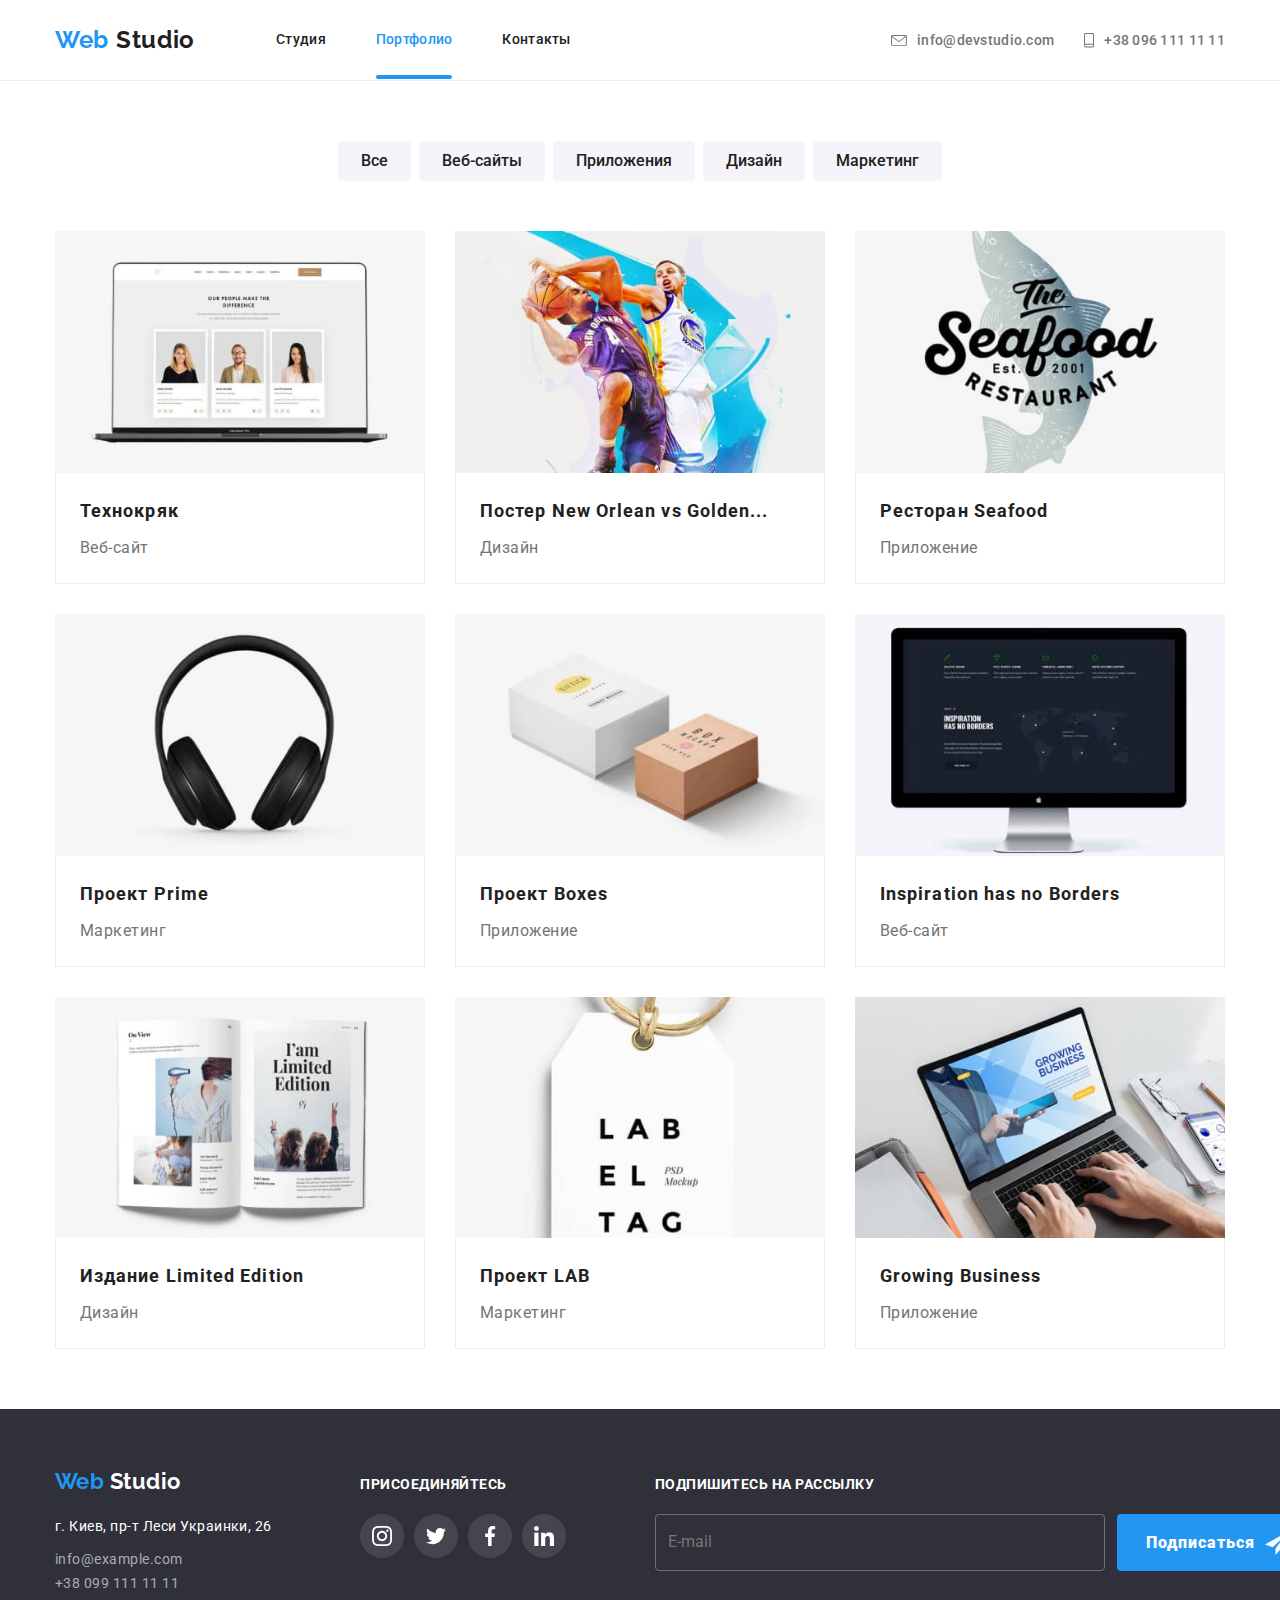
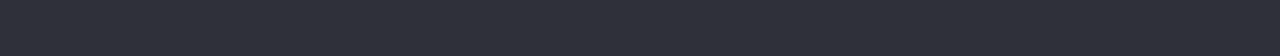
==== commit 3251b8d5: "Правки" ====
--- a/portfolio.html
+++ b/portfolio.html
@@ -119,7 +119,15 @@
               <div class="card">
                 <a href="" class="link">
                   <div class="card-image">
-                    <img src="./images/techno.jpg" alt="" width="100%" />
+                    <img
+                      srcset="
+                        ./images/cards/techno-370.jpg 370w,
+                        ./images/cards/techno-450.jpg 450w
+                      "
+                      src="./images/cards/techno-370.jpg"
+                      alt="Технокряк"
+                      sizes="(min-width: 1200) 20vw, (min-width: 768px) 50vw,  100vw"
+                    />
                     <p class="text">
                       Технокряк это современная площадка распространения
                       коронавируса. Компании используют эту платформу для
@@ -140,7 +148,15 @@
               <div class="card">
                 <a href="" class="link">
                   <div class="card-image">
-                    <img src="./images/golden-stars.jpg" alt="" width="100%" />
+                    <img
+                      srcset="
+                        ./images/cards/golden-370.jpg 370w,
+                        ./images/cards/golden-450.jpg 450w
+                      "
+                      src="./images/cards/golden-450.jpg"
+                      alt="Голден-Старс"
+                      sizes="(min-width: 1200) 30vw, (min-width: 768px) 50vw,  100vw"
+                    />
                     <p class="text">
                       Технокряк это современная площадка распространения
                       коронавируса. Компании используют эту платформу для
@@ -162,7 +178,15 @@
               <div class="card">
                 <a href="" class="link">
                   <div class="card-image">
-                    <img src="./images/sea-food.jpg" alt="" width="100%" />
+                    <img
+                      srcset="
+                        ./images/cards/seafood-370.jpg 370w,
+                        ./images/cards/seafood-450.jpg 450w
+                      "
+                      src="./images/cards/seafood-450.jpg"
+                      alt="Seafood"
+                      sizes="(min-width: 1200) 30vw, (min-width: 768px) 50vw,  100vw"
+                    />
                     <p class="text">
                       Технокряк это современная площадка распространения
                       коронавируса. Компании используют эту платформу для
@@ -182,7 +206,15 @@
               <div class="card">
                 <a href="" class="link">
                   <div class="card-image">
-                    <img src="./images/prime.jpg" alt="" width="100%" />
+                    <img
+                      srcset="
+                        ./images/cards/prime-370.jpg 370w,
+                        ./images/cards/prime-450.jpg 450w
+                      "
+                      src="./images/cards/prime-450.jpg"
+                      alt="Прайм"
+                      sizes="(min-width: 1200) 30vw, (min-width: 768px) 50vw,  100vw"
+                    />
                     <p class="text">
                       Технокряк это современная площадка распространения
                       коронавируса. Компании используют эту платформу для
@@ -202,7 +234,15 @@
               <div class="card">
                 <a href="" class="link">
                   <div class="card-image">
-                    <img src="./images/boxes.jpg" alt="" width="100%" />
+                    <img
+                      srcset="
+                        ./images/cards/boxes-370.jpg 370w,
+                        ./images/cards/boxes-450.jpg 450w
+                      "
+                      src="./images/cards/boxes-450.jpg"
+                      alt="Boxes"
+                      sizes="(min-width: 1200) 25vw, (min-width: 768px) 50vw,  100vw"
+                    />
                     <p class="text">
                       Технокряк это современная площадка распространения
                       коронавируса. Компании используют эту платформу для
@@ -222,7 +262,15 @@
               <div class="card">
                 <a href="" class="link">
                   <div class="card-image">
-                    <img src="./images/inspiration.jpg" alt="" width="100%" />
+                    <img
+                      srcset="
+                        ./images/cards/inspiration-370.jpg 370w,
+                        ./images/cards/inspiration-450.jpg 450w
+                      "
+                      src="./images/cards/inspiration-450.jpg"
+                      alt="Inspiration"
+                      sizes="(min-width: 1200) 25vw, (min-width: 768px) 50vw,  100vw"
+                    />
                     <p class="text">
                       Технокряк это современная площадка распространения
                       коронавируса. Компании используют эту платформу для
@@ -245,9 +293,13 @@
                 <a href="" class="link">
                   <div class="card-image">
                     <img
-                      src="./images/limited-edition.jpg"
-                      alt=""
-                      width="100%"
+                      srcset="
+                        ./images/cards/limited-370.jpg 370w,
+                        ./images/cards/limited-450.jpg 450w
+                      "
+                      src="./images/cards/limited-450.jpg"
+                      alt="Лимитед"
+                      sizes="(min-width: 1200) 25vw, (min-width: 768px) 50vw,  100vw"
                     />
                     <p class="text">
                       Технокряк это современная площадка распространения
@@ -268,7 +320,15 @@
               <div class="card">
                 <a href="" class="link">
                   <div class="card-image">
-                    <img src="./images/lab.jpg" alt="" width="100%" />
+                    <img
+                      srcset="
+                        ./images/cards/lab-370.jpg 370w,
+                        ./images/cards/lab-450.jpg 450w
+                      "
+                      src="./images/cards/lab-450.jpg"
+                      alt="Lab"
+                      sizes="(min-width: 1200) 25vw, (min-width: 768px) 50vw,  100vw"
+                    />
                     <p class="text">
                       Технокряк это современная площадка распространения
                       коронавируса. Компании используют эту платформу для
@@ -289,9 +349,13 @@
                 <a href="" class="link">
                   <div class="card-image">
                     <img
-                      src="./images/growing-business.jpg"
-                      alt=""
-                      width="100%"
+                      srcset="
+                        ./images/cards/growing-370.jpg 370w,
+                        ./images/cards/growing-450.jpg 450w
+                      "
+                      src="./images/cards/growing-450.jpg"
+                      alt="Growing"
+                      sizes="(min-width: 1200) 25vw, (min-width: 768px) 50vw,  100vw"
                     />
                     <p class="text">
                       Технокряк это современная площадка распространения
--- a/css/portfolio.min.css
+++ b/css/portfolio.min.css
@@ -1,2 +1,2 @@
-/*! modern-normalize v0.6.0 | MIT License | https://github.com/sindresorhus/modern-normalize */*,*::before,*::after{-webkit-box-sizing:border-box;box-sizing:border-box}:root{-moz-tab-size:4;-o-tab-size:4;tab-size:4}html{line-height:1.15;-webkit-text-size-adjust:100%}body{margin:0}body{font-family:system-ui,-apple-system,"Segoe UI",Roboto,Helvetica,Arial,sans-serif,"Apple Color Emoji","Segoe UI Emoji"}hr{height:0}abbr[title]{-webkit-text-decoration:underline dotted;text-decoration:underline dotted}b,strong{font-weight:bolder}code,kbd,samp,pre{font-family:SFMono-Regular, Consolas, 'Liberation Mono', Menlo, monospace;font-size:1em}small{font-size:80%}sub,sup{font-size:75%;line-height:0;position:relative;vertical-align:baseline}sub{bottom:-0.25em}sup{top:-0.5em}button,input,optgroup,select,textarea{font-family:inherit;font-size:100%;line-height:1.15;margin:0}button,select{text-transform:none}button,[type='button'],[type='reset'],[type='submit']{-webkit-appearance:button}button::-moz-focus-inner,[type='button']::-moz-focus-inner,[type='reset']::-moz-focus-inner,[type='submit']::-moz-focus-inner{border-style:none;padding:0}button:-moz-focusring,[type='button']:-moz-focusring,[type='reset']:-moz-focusring,[type='submit']:-moz-focusring{outline:1px dotted ButtonText}fieldset{padding:0.35em 0.75em 0.625em}legend{padding:0}progress{vertical-align:baseline}[type='number']::-webkit-inner-spin-button,[type='number']::-webkit-outer-spin-button{height:auto}[type='search']{-webkit-appearance:textfield;outline-offset:-2px}[type='search']::-webkit-search-decoration{-webkit-appearance:none}::-webkit-file-upload-button{-webkit-appearance:button;font:inherit}summary{display:list-item}img{display:block;max-width:100%;height:auto}body{background-color:#fff;color:#212121;font-family:Roboto,sans-serif;letter-spacing:0.03em}.list{list-style:none;padding:0px;margin:0px}.link{text-decoration:none}.section{padding-top:60px;padding-bottom:60px}.section .section-title{margin-top:0px;margin-bottom:30px;font-weight:700;font-size:28px;line-height:1.17;text-align:center}.button{display:inline-block;padding:6px 22px;color:#212121;background-color:#fff;font-family:inherit;font-weight:500;font-size:16px;line-height:1.63;min-width:73px;border-radius:4px;border:1px solid transparent;text-align:center;-webkit-transition:all 250ms cubic-bezier(0.4, 0, 0.2, 1) 0s;transition:all 250ms cubic-bezier(0.4, 0, 0.2, 1) 0s}.button.primary{color:#fff;background-color:#2196f3}.button.secondary{color:#212121;background-color:#f5f4fa}.header{position:relative;border-bottom:1px solid #ececec}@media screen and (max-width: 767px){.site-nav{font-weight:500;font-size:18px;line-height:1.17;text-align:center;letter-spacing:0.02em}.site-nav .item{padding:20px 0}.site-nav .item:first-child{margin-top:40px}.site-nav .item:last-child{margin-bottom:40px}}@media screen and (min-width: 768px){.site-nav{display:-webkit-box;display:-ms-flexbox;display:flex;margin-left:81px;font-weight:500;font-size:14px;line-height:1.14;letter-spacing:0.02em}.site-nav .item:not(:last-child){margin-right:50px}}@media screen and (max-width: 767px){.contacts-nav{font-weight:500;font-size:18px;line-height:1.17;letter-spacing:0.02em}}@media screen and (min-width: 768px){.contacts-nav{display:block;margin-left:auto;font-weight:500;font-size:12px;line-height:1.17;letter-spacing:0.02em}}@media screen and (min-width: 1200px){.contacts-nav{display:-webkit-box;display:-ms-flexbox;display:flex;font-size:14px}.contacts-nav .item+.item{margin-left:30px}}@media screen and (max-width: 767px){.main-nav{display:-webkit-box;display:-ms-flexbox;display:flex;-webkit-box-pack:justify;-ms-flex-pack:justify;justify-content:space-between}}@media screen and (min-width: 768px){.main-nav{height:80px;display:-webkit-box;display:-ms-flexbox;display:flex;-webkit-box-align:center;-ms-flex-align:center;align-items:center}}.site-nav .link{color:#212121;font-weight:500;-webkit-transition:all 250ms cubic-bezier(0.4, 0, 0.2, 1) 0s;transition:all 250ms cubic-bezier(0.4, 0, 0.2, 1) 0s}@media screen and (max-width: 767px){.site-nav .link{position:relative}}@media screen and (min-width: 768px){.site-nav .link{padding:32px 0px}}.header-contacts{color:#757575;-webkit-transition:all 250ms cubic-bezier(0.4, 0, 0.2, 1) 0s;transition:all 250ms cubic-bezier(0.4, 0, 0.2, 1) 0s}.contacts-nav .header-contacts:hover,.contacts-nav .header-contacts:focus{color:#2196f3}.site-nav .link:hover,.site-nav .link:focus{color:#2196f3}.site-nav .link.current{color:#2196f3}@media screen and (min-width: 768px){.site-nav .link.current{position:relative}}.site-nav .link.current::after{position:absolute;content:'';display:block;bottom:0;width:100%;height:4px;border-radius:2px;background-color:#2196f3}@media screen and (max-width: 767px){.site-nav .link.current::after{left:0;bottom:-10px}}.header-contacts{display:-webkit-box;display:-ms-flexbox;display:flex;-webkit-box-align:center;-ms-flex-align:center;align-items:center}.icon-envelope{display:block;margin-right:10px;fill:currentColor}.icon-phone{display:block;margin-right:10px;fill:currentColor}@media screen and (max-width: 1199px){.contacts-nav .item:not(:last-child){margin-bottom:10px}}.menu-button{display:inline-block;margin:0;padding:0;border:none;background-color:transparent}@media screen and (min-width: 768px){.menu-button{display:none}}.menu-button .icon-cross{display:none}.menu-button.is-open .icon-cross{display:block}.menu-button.is-open .icon-menu{display:none}.menu-container{z-index:999;background-color:#fff;text-align:center}@media screen and (max-width: 767px){.menu-container{display:none;position:absolute;top:100%;left:0;width:100%;height:390px}.menu-container.is-open{display:-webkit-box;display:-ms-flexbox;display:flex;-webkit-box-orient:vertical;-webkit-box-direction:normal;-ms-flex-direction:column;flex-direction:column;-webkit-box-align:center;-ms-flex-align:center;align-items:center}}@media screen and (min-width: 768px){.menu-container{display:-webkit-box;display:-ms-flexbox;display:flex;-webkit-box-align:center;-ms-flex-align:center;align-items:center;-webkit-box-flex:1;-ms-flex-positive:1;flex-grow:1}}.logo{display:inline-block;padding-top:26px;padding-bottom:26px;color:#212121;font-family:Raleway;font-weight:700;font-size:24px;line-height:1.2;letter-spacing:0.03em}@media screen and (max-width: 767px){.logo{padding-top:16px;padding-bottom:16px}}.web-logo{color:#2196f3}.footer-logo{display:inline-block;margin-bottom:10px;color:#fff;font-family:Raleway;font-weight:700;font-size:22px;line-height:1.18}@media screen and (max-width: 1199px){.footer-logo{display:block;text-align:center;padding-top:60px;padding-bottom:20px;margin:0;font-size:24px}}@media screen and (min-width: 1200px){.footer-logo{margin-bottom:20px}}.section-list.buttons{margin-top:0px}@media screen and (max-width: 767px){.section-list.buttons{display:-webkit-box;display:-ms-flexbox;display:flex;-ms-flex-wrap:wrap;flex-wrap:wrap}}@media screen and (min-width: 768px){.section-list.buttons{display:-webkit-box;display:-ms-flexbox;display:flex;-webkit-box-pack:center;-ms-flex-pack:center;justify-content:center}}.section-list.buttons .item{margin-right:8px}@media screen and (min-width: 768px){.section-list.buttons .item{margin-bottom:50px}}.section-list.buttons .item:last-child{margin-right:0px}@media screen and (max-width: 767px){.section-list.buttons .item:nth-last-child(-n+2){margin-top:15px;margin-bottom:40px}}.section-list .section-content{margin-top:0px;margin-bottom:0px;color:#757575;font-size:16px;line-height:1.88}.section-list .button:hover,.section-list .button:focus{color:#fff;background-color:#2196f3;cursor:pointer}.section-list.works{display:-webkit-box;display:-ms-flexbox;display:flex;-ms-flex-wrap:wrap;flex-wrap:wrap}@media screen and (min-width: 768px) and (max-width: 1199px){.section-list.works{margin:-15px}}@media screen and (max-width: 767px){.section-list.works .item{width:450px}}@media screen and (min-width: 768px) and (max-width: 1199px){.section-list.works .item{width:calc((100% - 4 * 15px) / 2);margin:15px}}@media screen and (min-width: 1200px){.section-list.works .item{width:calc((100% - $size) / 3);margin-right:30px;margin-bottom:30px;-webkit-transition:all 250ms cubic-bezier(0.4, 0, 0.2, 1) 0s;transition:all 250ms cubic-bezier(0.4, 0, 0.2, 1) 0s}}@media screen and (min-width: 1200px){.section-list.works .item:nth-child(3n){margin-right:0px}}@media screen and (min-width: 1200px){.section-list.works .item:nth-last-child(-n+3){margin-bottom:0px}}.section-list.works .item:hover,.section-list.works .item:focus{-webkit-box-shadow:1px 4px 6px rgba(0,0,0,0.16),0px 4px 4px rgba(0,0,0,0.06),0px 1px 1px rgba(0,0,0,0.12);box-shadow:1px 4px 6px rgba(0,0,0,0.16),0px 4px 4px rgba(0,0,0,0.06),0px 1px 1px rgba(0,0,0,0.12);border-radius:4px}.section-list.works .item:hover .text,.section-list.works .item:focus .text{-webkit-transform:translateY(-100%);transform:translateY(-100%)}.section-list.works .item:hover .card-image::before,.section-list.works .item:focus .card-image::before{-webkit-transform:translateY(0);transform:translateY(0)}.card{display:block;overflow:hidden}.card-content{padding:20px 24px;border-left:1px solid #eeeeee;border-right:1px solid #eeeeee;border-bottom:1px solid #eeeeee}.card-image{position:relative;overflow:hidden}.section-list .text{position:absolute;display:block;padding:63px 24px;margin:0px;color:#fff;font-size:18px;line-height:1.56;-webkit-transition:all 250ms cubic-bezier(0.4, 0, 0.2, 1) 0s;transition:all 250ms cubic-bezier(0.4, 0, 0.2, 1) 0s}.card-image::before{position:absolute;content:'';-webkit-transform:translateY(101%);transform:translateY(101%);left:0;width:100%;height:100%;background-color:rgba(33,150,243,0.9);-webkit-transition:all 250ms cubic-bezier(0.4, 0, 0.2, 1) 0s;transition:all 250ms cubic-bezier(0.4, 0, 0.2, 1) 0s}.section-list-title{margin-top:0px;margin-bottom:4px;color:#212121;font-weight:700;font-size:18px;line-height:2;letter-spacing:0.06em}@media screen and (max-width: 767px){.section-list.works .item:not(:last-child){margin-bottom:30px}}.footer{background-color:#2f303a}@media screen and (min-width: 1200px){.footer{padding-top:60px;padding-bottom:60px}}.address{color:#fff;font-style:normal;font-size:14px;line-height:1.71}@media screen and (max-width: 1199px){.address{text-align:center;margin-bottom:8px}}.footer-contacts{color:rgba(255,255,255,0.6);font-style:normal;font-size:14px;line-height:1.71;-webkit-transition:all 250ms cubic-bezier(0.4, 0, 0.2, 1) 0s;transition:all 250ms cubic-bezier(0.4, 0, 0.2, 1) 0s}@media screen and (max-width: 1199px){.footer-contacts{display:block;text-align:center}}@media screen and (min-width: 1200px){.footer-address .contacts:not(:last-child){padding-top:9px}}.footer-contacts:hover,.footer-contacts:focus{color:#2196f3}.footer-title{color:#fff;font-weight:700;font-size:14px;line-height:1.14;text-transform:uppercase}@media screen and (max-width: 1199px){.footer-title{display:block;text-align:center;margin-top:65px;margin-bottom:20px}}@media screen and (min-width: 1200px){.footer-title{display:inline-block;margin-bottom:21px}}.social-list{display:-webkit-box;display:-ms-flexbox;display:flex;-webkit-box-pack:center;-ms-flex-pack:center;justify-content:center;-webkit-transition:all 250ms cubic-bezier(0.4, 0, 0.2, 1) 0s;transition:all 250ms cubic-bezier(0.4, 0, 0.2, 1) 0s}.social-list .item:hover,.social-list .item:focus{background-color:#2196f3}.social-list .item{height:44px;width:44px;background-color:rgba(255,255,255,0.1);border-radius:50%;-webkit-transition:all 250ms cubic-bezier(0.4, 0, 0.2, 1) 0s;transition:all 250ms cubic-bezier(0.4, 0, 0.2, 1) 0s}.social-list .list+.list{margin-left:10px}.social-list__logo{display:-webkit-box;display:-ms-flexbox;display:flex;-webkit-box-pack:center;-ms-flex-pack:center;justify-content:center;-webkit-box-align:center;-ms-flex-align:center;align-items:center}.form{background-color:inherit;padding:18px 12px;border-radius:4px;color:rgba(255,255,255,0.6);border:1px solid rgba(255,255,255,0.3)}@media screen and (max-width: 767px){.form{width:100%;margin-bottom:20px}}@media screen and (min-width: 768px){.form{min-width:450px}}@media screen and (min-width: 1200px){.form{width:358px;margin-right:12px}}@media screen and (min-width: 1200px){.subscribe{width:570px}}.footer-button{-webkit-box-align:center;-ms-flex-align:center;align-items:center;padding:10px 28px 10px 29px;border:transparent;border-radius:4px;color:#fff;background-color:#2196f3;width:200px;text-decoration:none;cursor:pointer;font-weight:900;font-size:16px;line-height:1.87;letter-spacing:0.06em}@media screen and (max-width: 1199px){.footer-button{display:-webkit-box;display:-ms-flexbox;display:flex;margin-left:auto;margin-right:auto;margin-bottom:0px}}@media screen and (min-width: 768px) and (max-width: 1199px){.footer-button{margin-top:20px;margin-bottom:60px}}@media screen and (min-width: 1200px){.footer-button{display:-webkit-inline-box;display:-ms-inline-flexbox;display:inline-flex;-webkit-box-align:center;-ms-flex-align:center;align-items:center}}.footer-button::after{content:'';width:24px;height:24px;margin-left:10px;background-image:url(../images/icon-send.svg);background-size:contain}.subscribe-form{margin:0px}@media screen and (max-width: 767px){.subscribe-form{padding-bottom:60px}}@media screen and (min-width: 1200px){.subscribe-form{display:-webkit-box;display:-ms-flexbox;display:flex}}@media screen and (min-width: 768px){.container.bottom{display:-webkit-box;display:-ms-flexbox;display:flex;-ms-flex-wrap:wrap;flex-wrap:wrap;-ms-flex-pack:distribute;justify-content:space-around}}@media screen and (min-width: 1200px){.container.bottom{-webkit-box-pack:justify;-ms-flex-pack:justify;justify-content:space-between;-webkit-box-align:baseline;-ms-flex-align:baseline;align-items:baseline;-ms-flex-wrap:nowrap;flex-wrap:nowrap}}.container{padding-left:15px;padding-right:15px;margin-left:auto;margin-right:auto}@media screen and (min-width: 480px){.container{width:480px}}@media screen and (min-width: 768px){.container{width:768px}}@media screen and (min-width: 1200px){.container{width:1200px}}
+/*! modern-normalize v0.6.0 | MIT License | https://github.com/sindresorhus/modern-normalize */*,*::before,*::after{-webkit-box-sizing:border-box;box-sizing:border-box}:root{-moz-tab-size:4;-o-tab-size:4;tab-size:4}html{line-height:1.15;-webkit-text-size-adjust:100%}body{margin:0}body{font-family:system-ui,-apple-system,"Segoe UI",Roboto,Helvetica,Arial,sans-serif,"Apple Color Emoji","Segoe UI Emoji"}hr{height:0}abbr[title]{-webkit-text-decoration:underline dotted;text-decoration:underline dotted}b,strong{font-weight:bolder}code,kbd,samp,pre{font-family:SFMono-Regular, Consolas, 'Liberation Mono', Menlo, monospace;font-size:1em}small{font-size:80%}sub,sup{font-size:75%;line-height:0;position:relative;vertical-align:baseline}sub{bottom:-0.25em}sup{top:-0.5em}button,input,optgroup,select,textarea{font-family:inherit;font-size:100%;line-height:1.15;margin:0}button,select{text-transform:none}button,[type='button'],[type='reset'],[type='submit']{-webkit-appearance:button}button::-moz-focus-inner,[type='button']::-moz-focus-inner,[type='reset']::-moz-focus-inner,[type='submit']::-moz-focus-inner{border-style:none;padding:0}button:-moz-focusring,[type='button']:-moz-focusring,[type='reset']:-moz-focusring,[type='submit']:-moz-focusring{outline:1px dotted ButtonText}fieldset{padding:0.35em 0.75em 0.625em}legend{padding:0}progress{vertical-align:baseline}[type='number']::-webkit-inner-spin-button,[type='number']::-webkit-outer-spin-button{height:auto}[type='search']{-webkit-appearance:textfield;outline-offset:-2px}[type='search']::-webkit-search-decoration{-webkit-appearance:none}::-webkit-file-upload-button{-webkit-appearance:button;font:inherit}summary{display:list-item}img{display:block;max-width:100%;height:auto}body{background-color:#fff;color:#212121;font-family:Roboto,sans-serif;letter-spacing:0.03em}.list{list-style:none;padding:0px;margin:0px}.link{text-decoration:none}.section{padding-top:60px;padding-bottom:60px}.section .section-title{margin-top:0px;margin-bottom:30px;font-weight:700;font-size:28px;line-height:1.17;text-align:center}.button{display:inline-block;padding:6px 22px;color:#212121;background-color:#fff;font-family:inherit;font-weight:500;font-size:16px;line-height:1.63;min-width:73px;border-radius:4px;border:1px solid transparent;text-align:center;-webkit-transition:all 250ms cubic-bezier(0.4, 0, 0.2, 1) 0s;transition:all 250ms cubic-bezier(0.4, 0, 0.2, 1) 0s}.button.primary{color:#fff;background-color:#2196f3}.button.secondary{color:#212121;background-color:#f5f4fa}.header{position:relative;border-bottom:1px solid #ececec}@media screen and (max-width: 767px){.site-nav{font-weight:500;font-size:18px;line-height:1.17;text-align:center;letter-spacing:0.02em}.site-nav .item{padding:20px 0}.site-nav .item:first-child{margin-top:40px}.site-nav .item:last-child{margin-bottom:40px}}@media screen and (min-width: 768px){.site-nav{display:-webkit-box;display:-ms-flexbox;display:flex;margin-left:81px;font-weight:500;font-size:14px;line-height:1.14;letter-spacing:0.02em}.site-nav .item:not(:last-child){margin-right:50px}}@media screen and (max-width: 767px){.contacts-nav{font-weight:500;font-size:18px;line-height:1.17;letter-spacing:0.02em}}@media screen and (min-width: 768px){.contacts-nav{display:block;margin-left:auto;font-weight:500;font-size:12px;line-height:1.17;letter-spacing:0.02em}}@media screen and (min-width: 1200px){.contacts-nav{display:-webkit-box;display:-ms-flexbox;display:flex;font-size:14px}.contacts-nav .item+.item{margin-left:30px}}@media screen and (max-width: 767px){.main-nav{display:-webkit-box;display:-ms-flexbox;display:flex;-webkit-box-pack:justify;-ms-flex-pack:justify;justify-content:space-between}}@media screen and (min-width: 768px){.main-nav{height:80px;display:-webkit-box;display:-ms-flexbox;display:flex;-webkit-box-align:center;-ms-flex-align:center;align-items:center}}.site-nav .link{color:#212121;font-weight:500;-webkit-transition:all 250ms cubic-bezier(0.4, 0, 0.2, 1) 0s;transition:all 250ms cubic-bezier(0.4, 0, 0.2, 1) 0s}@media screen and (max-width: 767px){.site-nav .link{position:relative}}@media screen and (min-width: 768px){.site-nav .link{padding:32px 0px}}.header-contacts{color:#757575;-webkit-transition:all 250ms cubic-bezier(0.4, 0, 0.2, 1) 0s;transition:all 250ms cubic-bezier(0.4, 0, 0.2, 1) 0s}.contacts-nav .header-contacts:hover,.contacts-nav .header-contacts:focus{color:#2196f3}.site-nav .link:hover,.site-nav .link:focus{color:#2196f3}.site-nav .link.current{color:#2196f3}@media screen and (min-width: 768px){.site-nav .link.current{position:relative}}.site-nav .link.current::after{position:absolute;content:'';display:block;bottom:0;width:100%;height:4px;border-radius:2px;background-color:#2196f3}@media screen and (max-width: 767px){.site-nav .link.current::after{left:0;bottom:-10px}}.header-contacts{display:-webkit-box;display:-ms-flexbox;display:flex;-webkit-box-align:center;-ms-flex-align:center;align-items:center}.icon-envelope{display:block;margin-right:10px;fill:currentColor}.icon-phone{display:block;margin-right:10px;fill:currentColor}@media screen and (max-width: 1199px){.contacts-nav .item:not(:last-child){margin-bottom:10px}}.menu-button{display:inline-block;margin:0;padding:0;border:none;background-color:transparent}@media screen and (min-width: 768px){.menu-button{display:none}}.menu-button .icon-cross{display:none}.menu-button.is-open .icon-cross{display:block}.menu-button.is-open .icon-menu{display:none}.menu-container{z-index:999;background-color:#fff;text-align:center}@media screen and (max-width: 767px){.menu-container{display:none;position:absolute;top:100%;left:0;width:100%;height:390px}.menu-container.is-open{display:-webkit-box;display:-ms-flexbox;display:flex;-webkit-box-orient:vertical;-webkit-box-direction:normal;-ms-flex-direction:column;flex-direction:column;-webkit-box-align:center;-ms-flex-align:center;align-items:center}}@media screen and (min-width: 768px){.menu-container{display:-webkit-box;display:-ms-flexbox;display:flex;-webkit-box-align:center;-ms-flex-align:center;align-items:center;-webkit-box-flex:1;-ms-flex-positive:1;flex-grow:1}}.logo{display:inline-block;padding-top:26px;padding-bottom:26px;color:#212121;font-family:Raleway;font-weight:700;font-size:24px;line-height:1.2;letter-spacing:0.03em}@media screen and (max-width: 767px){.logo{padding-top:16px;padding-bottom:16px}}.web-logo{color:#2196f3}.footer-logo{display:inline-block;margin-bottom:10px;color:#fff;font-family:Raleway;font-weight:700;font-size:22px;line-height:1.18}@media screen and (max-width: 1199px){.footer-logo{display:block;text-align:center;padding-top:60px;padding-bottom:20px;margin:0;font-size:24px}}@media screen and (min-width: 1200px){.footer-logo{margin-bottom:20px}}.section-list.buttons{margin-top:0px}@media screen and (max-width: 767px){.section-list.buttons{display:-webkit-box;display:-ms-flexbox;display:flex;-ms-flex-wrap:wrap;flex-wrap:wrap}}@media screen and (min-width: 768px){.section-list.buttons{display:-webkit-box;display:-ms-flexbox;display:flex;-webkit-box-pack:center;-ms-flex-pack:center;justify-content:center}}.section-list.buttons .item{margin-right:8px}@media screen and (min-width: 768px){.section-list.buttons .item{margin-bottom:50px}}.section-list.buttons .item:last-child{margin-right:0px}@media screen and (max-width: 767px){.section-list.buttons .item:not(:last-child){margin-bottom:15px}.section-list.buttons:last-child{margin-bottom:40px}}.section-list .section-content{margin-top:0px;margin-bottom:0px;color:#757575;font-size:16px;line-height:1.88}.section-list .button:hover,.section-list .button:focus{color:#fff;background-color:#2196f3;cursor:pointer}.section-list.works{display:-webkit-box;display:-ms-flexbox;display:flex;-ms-flex-wrap:wrap;flex-wrap:wrap}@media screen and (min-width: 768px) and (max-width: 1199px){.section-list.works{margin:-15px}}@media screen and (max-width: 767px){.section-list.works .item{width:450px}}@media screen and (min-width: 768px) and (max-width: 1199px){.section-list.works .item{width:calc((100% - 4 * 15px) / 2);margin:15px}}@media screen and (min-width: 1200px){.section-list.works .item{width:calc((100% - $size) / 3);margin-right:30px;margin-bottom:30px;-webkit-transition:all 250ms cubic-bezier(0.4, 0, 0.2, 1) 0s;transition:all 250ms cubic-bezier(0.4, 0, 0.2, 1) 0s}}@media screen and (min-width: 1200px){.section-list.works .item:nth-child(3n){margin-right:0px}}@media screen and (min-width: 1200px){.section-list.works .item:nth-last-child(-n+3){margin-bottom:0px}}.section-list.works .item:hover,.section-list.works .item:focus{-webkit-box-shadow:1px 4px 6px rgba(0,0,0,0.16),0px 4px 4px rgba(0,0,0,0.06),0px 1px 1px rgba(0,0,0,0.12);box-shadow:1px 4px 6px rgba(0,0,0,0.16),0px 4px 4px rgba(0,0,0,0.06),0px 1px 1px rgba(0,0,0,0.12);border-radius:4px}.section-list.works .item:hover .text,.section-list.works .item:focus .text{-webkit-transform:translateY(-100%);transform:translateY(-100%)}.section-list.works .item:hover .card-image::before,.section-list.works .item:focus .card-image::before{-webkit-transform:translateY(0);transform:translateY(0)}.card{display:block;overflow:hidden}.card-content{padding:20px 24px;border-left:1px solid #eeeeee;border-right:1px solid #eeeeee;border-bottom:1px solid #eeeeee}.card-image{position:relative;overflow:hidden}@media screen and (min-width: 1200px){.card-image{width:370px}}.section-list .text{position:absolute;display:block;padding:63px 24px;margin:0px;color:#fff;font-size:18px;line-height:1.56;-webkit-transition:all 250ms cubic-bezier(0.4, 0, 0.2, 1) 0s;transition:all 250ms cubic-bezier(0.4, 0, 0.2, 1) 0s}@media screen and (min-width: 768px){.section-list .text{padding:20px 15px}}.card-image::before{position:absolute;content:'';-webkit-transform:translateY(101%);transform:translateY(101%);left:0;width:100%;height:100%;background-color:rgba(33,150,243,0.9);-webkit-transition:all 250ms cubic-bezier(0.4, 0, 0.2, 1) 0s;transition:all 250ms cubic-bezier(0.4, 0, 0.2, 1) 0s}.section-list-title{margin-top:0px;margin-bottom:4px;color:#212121;font-weight:700;font-size:18px;line-height:2;letter-spacing:0.06em}@media screen and (max-width: 767px){.section-list.works .item:not(:last-child){margin-bottom:30px}}.footer{background-color:#2f303a}@media screen and (min-width: 1200px){.footer{padding-top:60px;padding-bottom:60px}}.address{color:#fff;font-style:normal;font-size:14px;line-height:1.71}@media screen and (max-width: 1199px){.address{text-align:center;margin-bottom:8px}}.footer-contacts{color:rgba(255,255,255,0.6);font-style:normal;font-size:14px;line-height:1.71;-webkit-transition:all 250ms cubic-bezier(0.4, 0, 0.2, 1) 0s;transition:all 250ms cubic-bezier(0.4, 0, 0.2, 1) 0s}@media screen and (max-width: 1199px){.footer-contacts{display:block;text-align:center}}@media screen and (min-width: 1200px){.footer-address .contacts:not(:last-child){padding-top:9px}}.footer-contacts:hover,.footer-contacts:focus{color:#2196f3}.footer-title{color:#fff;font-weight:700;font-size:14px;line-height:1.14;text-transform:uppercase}@media screen and (max-width: 1199px){.footer-title{display:block;text-align:center;margin-top:65px;margin-bottom:20px}}@media screen and (min-width: 1200px){.footer-title{display:inline-block;margin-bottom:21px}}.social-list{display:-webkit-box;display:-ms-flexbox;display:flex;-webkit-box-pack:center;-ms-flex-pack:center;justify-content:center;-webkit-transition:all 250ms cubic-bezier(0.4, 0, 0.2, 1) 0s;transition:all 250ms cubic-bezier(0.4, 0, 0.2, 1) 0s}.social-list .item:hover,.social-list .item:focus{background-color:#2196f3}.social-list .item{height:44px;width:44px;background-color:rgba(255,255,255,0.1);border-radius:50%;-webkit-transition:all 250ms cubic-bezier(0.4, 0, 0.2, 1) 0s;transition:all 250ms cubic-bezier(0.4, 0, 0.2, 1) 0s}.social-list .list+.list{margin-left:10px}.social-list__logo{display:-webkit-box;display:-ms-flexbox;display:flex;-webkit-box-pack:center;-ms-flex-pack:center;justify-content:center;-webkit-box-align:center;-ms-flex-align:center;align-items:center}.form{background-color:inherit;padding:18px 12px;border-radius:4px;color:rgba(255,255,255,0.6);border:1px solid rgba(255,255,255,0.3)}@media screen and (max-width: 767px){.form{width:100%;margin-bottom:20px}}@media screen and (min-width: 768px){.form{min-width:450px}}@media screen and (min-width: 1200px){.form{width:358px;margin-right:12px}}@media screen and (min-width: 1200px){.subscribe{width:570px}}.footer-button{-webkit-box-align:center;-ms-flex-align:center;align-items:center;padding:10px 28px 10px 29px;border:transparent;border-radius:4px;color:#fff;background-color:#2196f3;width:200px;text-decoration:none;cursor:pointer;font-weight:900;font-size:16px;line-height:1.87;letter-spacing:0.06em}@media screen and (max-width: 1199px){.footer-button{display:-webkit-box;display:-ms-flexbox;display:flex;margin-left:auto;margin-right:auto;margin-bottom:0px}}@media screen and (min-width: 768px) and (max-width: 1199px){.footer-button{margin-top:20px;margin-bottom:60px}}@media screen and (min-width: 1200px){.footer-button{display:-webkit-inline-box;display:-ms-inline-flexbox;display:inline-flex;-webkit-box-align:center;-ms-flex-align:center;align-items:center}}.footer-button::after{content:'';width:24px;height:24px;margin-left:10px;background-image:url(../images/icon-send.svg);background-size:contain}.subscribe-form{margin:0px}@media screen and (max-width: 767px){.subscribe-form{padding-bottom:60px}}@media screen and (min-width: 1200px){.subscribe-form{display:-webkit-box;display:-ms-flexbox;display:flex}}@media screen and (min-width: 768px){.container.bottom{display:-webkit-box;display:-ms-flexbox;display:flex;-ms-flex-wrap:wrap;flex-wrap:wrap;-ms-flex-pack:distribute;justify-content:space-around}}@media screen and (min-width: 1200px){.container.bottom{-webkit-box-pack:justify;-ms-flex-pack:justify;justify-content:space-between;-webkit-box-align:baseline;-ms-flex-align:baseline;align-items:baseline;-ms-flex-wrap:nowrap;flex-wrap:nowrap}}.container{padding-left:15px;padding-right:15px;margin-left:auto;margin-right:auto}@media screen and (min-width: 480px){.container{width:480px}}@media screen and (min-width: 768px){.container{width:768px}}@media screen and (min-width: 1200px){.container{width:1200px}}
 /*# sourceMappingURL=portfolio.min.css.map */